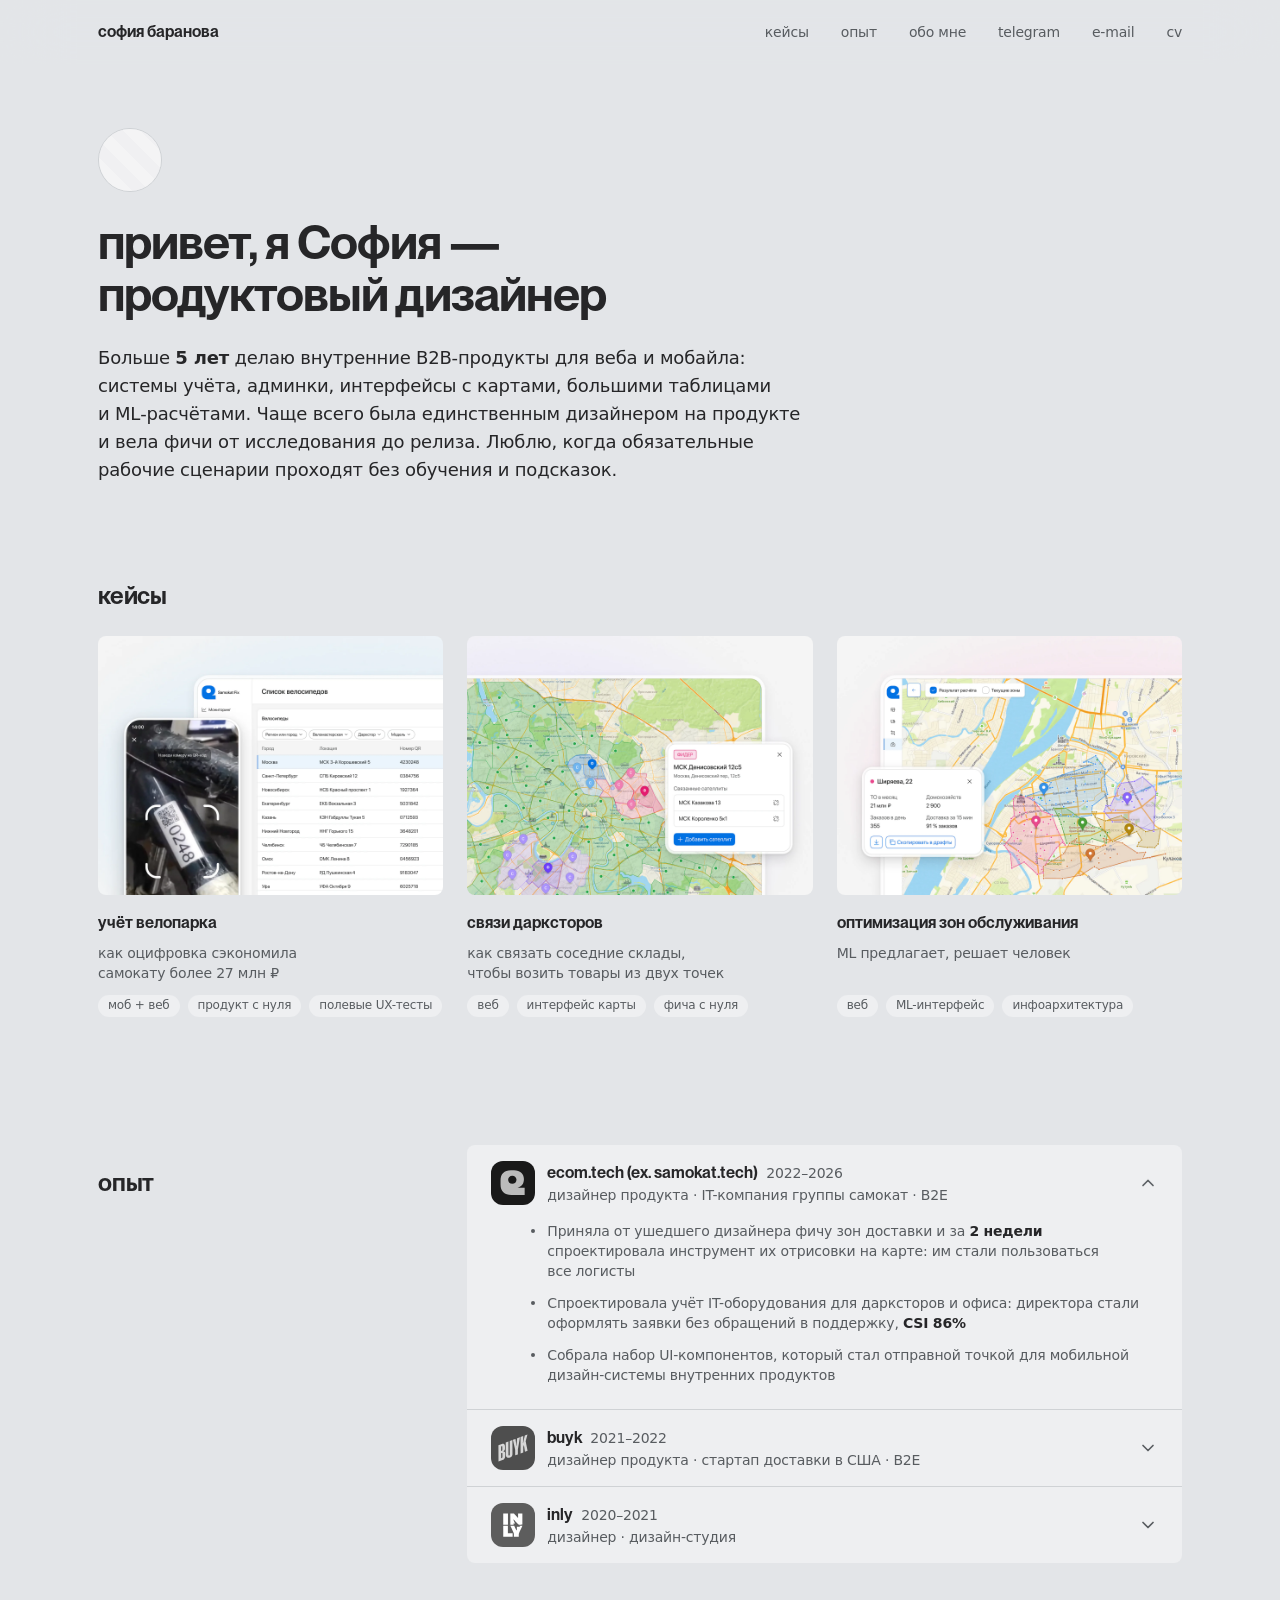
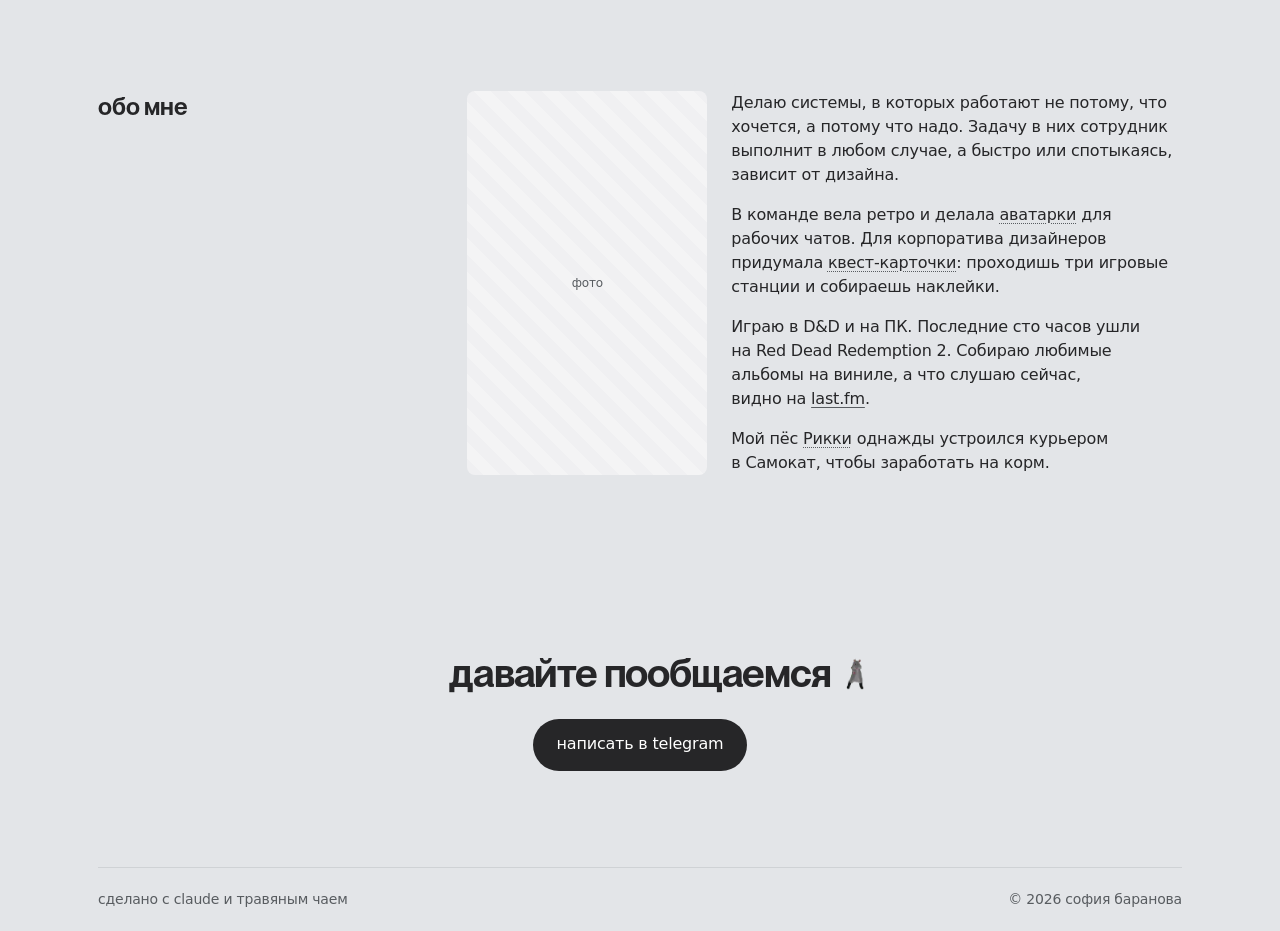
==== index.html @ bcfc745b "Первая версия сайта" ====
<!DOCTYPE html>
<html lang="ru">
<head>
  <meta charset="UTF-8">
  <meta name="viewport" content="width=device-width, initial-scale=1">
  <title>София Баранова — продуктовый дизайнер</title>
  <meta name="description" content="Продуктовый дизайнер внутренних B2B/B2E-инструментов: логистика, управление парком, инфраструктура доставки.">

  <!-- превью ссылки в мессенджерах и соцсетях (Телеграм, ВК, HH): картинка 1200×630 лежит в images/og/ -->
  <meta property="og:type" content="website">
  <meta property="og:site_name" content="София Баранова">
  <meta property="og:locale" content="ru_RU">
  <meta property="og:url" content="https://sofia-baranova.github.io/">
  <meta property="og:title" content="София Баранова — продуктовый дизайнер">
  <meta property="og:description" content="Продуктовый дизайнер внутренних B2B/B2E-инструментов: логистика, управление парком, инфраструктура доставки.">
  <meta property="og:image" content="https://sofia-baranova.github.io/images/og/og-main.jpg">
  <meta property="og:image:width" content="1200">
  <meta property="og:image:height" content="630">
  <meta name="twitter:card" content="summary_large_image">
  <link rel="stylesheet" href="styles.css">

  <link rel="icon" href="favicon-32.png" type="image/png" sizes="32x32">
  <link rel="icon" href="favicon.svg" type="image/svg+xml">
  <link rel="apple-touch-icon" href="apple-touch-icon.png">
</head>
<body>

  <header class="header">
    <div class="header__inner">
      <a class="brand" href="#top">София Баранова</a>
      <button class="nav-toggle" type="button" aria-label="Меню" aria-expanded="false">
        <svg class="nav-toggle__icon-open" width="22" height="22" viewBox="0 0 24 24" fill="none" stroke="currentColor" stroke-width="2" stroke-linecap="round"><line x1="3" y1="7" x2="21" y2="7"></line><line x1="3" y1="17" x2="21" y2="17"></line></svg>
        <svg class="nav-toggle__icon-close" width="22" height="22" viewBox="0 0 24 24" fill="none" stroke="currentColor" stroke-width="2" stroke-linecap="round"><line x1="18" y1="6" x2="6" y2="18"></line><line x1="6" y1="6" x2="18" y2="18"></line></svg>
      </button>
      <nav class="nav">
        <a href="#cases">кейсы</a>
        <a href="#experience">опыт</a>
        <a href="#about">обо мне</a>
        <a href="https://t.me/thecurehead" target="_blank" rel="noopener">telegram</a>
        <a href="#" class="js-copy-email" data-email="sofiabaranova97@gmail.com">e-mail</a>
        <a href="https://drive.google.com/file/d/1ztFR7P-ESMwh4hIgdmYGF1b9-vSlQf4D/view?usp=sharing" target="_blank" rel="noopener">cv</a>
      </nav>
    </div>
  </header>

  <nav class="nav-mobile">
    <a href="#cases">кейсы</a>
    <a href="#experience">опыт</a>
    <a href="#about">обо мне</a>
    <a href="https://t.me/thecurehead" target="_blank" rel="noopener">telegram</a>
    <a href="#" class="js-copy-email" data-email="sofiabaranova97@gmail.com">e-mail</a>
    <a href="https://drive.google.com/file/d/1ztFR7P-ESMwh4hIgdmYGF1b9-vSlQf4D/view?usp=sharing" target="_blank" rel="noopener">cv</a>
  </nav>

  <main class="page" id="top">

    <!-- ГЕРОЙ -->
    <section class="hero hero--compact">
      <div class="hero__avatar">
        <!-- Заменить на <img src="images/photo-avatar.webp" alt="София Баранова"> -->
        <div class="ph"></div>
      </div>
      <h1 class="hero__title">Привет, я&nbsp;<span class="keep-case">София</span>&nbsp;—<br>продуктовый дизайнер</h1>
      <p class="hero__lead">
        Больше <strong>5&nbsp;лет</strong> делаю внутренние B2B&#8209;продукты для веба и&nbsp;мобайла: системы учёта, админки, интерфейсы с&nbsp;картами, большими таблицами и&nbsp;ML&#8209;расчётами. Чаще всего была единственным дизайнером на&nbsp;продукте и&nbsp;вела фичи от&nbsp;исследования до&nbsp;релиза. Люблю, когда обязательные рабочие сценарии проходят без обучения и&nbsp;подсказок.
      </p>
    </section>

    <!-- КЕЙСЫ -->
    <section class="cases" id="cases">
      <div class="cases__head"><h2>Кейсы</h2></div>
      <div class="cases__grid">

        <a class="case-card" href="case-velosipedy.html">
          <div class="case-card__cover"><img src="images/cover-velo-card.webp" alt="Список велосипедов в вебе и сканер QR-кода в мобильном приложении" width="1600" height="1200" loading="lazy"></div>
          <div class="case-card__title">Учёт велопарка</div>
          <div class="case-card__desc">Как оцифровка сэкономила Самокату более 27&nbsp;млн&nbsp;₽</div>
          <div class="tags"><span class="tag">моб + веб</span><span class="tag">продукт с&nbsp;нуля</span><span class="tag">полевые <span class="keep-case">UX</span>-тесты</span></div>
        </a>

        <a class="case-card" href="case-svyazi.html">
          <div class="case-card__cover"><img src="images/cover-svyazi-card.webp" alt="Карта связей дарксторов с карточкой фидера" width="1600" height="1200" loading="lazy"></div>
          <div class="case-card__title">Связи дарксторов</div>
          <div class="case-card__desc">Как связать соседние склады, чтобы возить товары из&nbsp;двух точек</div>
          <div class="tags"><span class="tag">веб</span><span class="tag">интерфейс карты</span><span class="tag">фича с&nbsp;нуля</span></div>
        </a>

        <a class="case-card" href="case-zony.html">
          <div class="case-card__cover"><img src="images/cover-zony-card.webp" alt="Результат расчёта зон на карте с карточкой зоны" width="1600" height="1200" loading="lazy"></div>
          <div class="case-card__title">Оптимизация зон обслуживания</div>
          <div class="case-card__desc"><span class="keep-case">ML</span> предлагает, решает человек</div>
          <div class="tags"><span class="tag">веб</span><span class="tag"><span class="keep-case">ML</span>-интерфейс</span><span class="tag">инфоархитектура</span></div>
        </a>

      </div>
    </section>

    <!-- ОПЫТ: заголовок в 1-й колонке сетки кейсов, список во 2-й и 3-й. Компактный список, достижения по клику; первая компания раскрыта -->
    <section class="experience" id="experience">
      <h2>Опыт</h2>
      <div class="exp-items">
        <details class="exp-row" open>
          <summary class="exp-item__head">
          <div class="exp-card__logo"><img src="images/logo-ecom.svg" alt="" width="44" height="44"></div>
          <div class="exp-item__copy">
            <div class="exp-item__title"><span class="exp-card__company">Ecom.tech (ex. Samokat.tech)</span><span class="exp-item__dates">2022–2026</span></div>
            <div class="exp-card__role">дизайнер продукта · <span class="keep-case">IT</span>-компания группы Самокат · <span class="keep-case">B2E</span></div>
          </div>
            <svg class="exp-row__chev" width="20" height="20" viewBox="0 0 24 24" fill="none" stroke="currentColor" stroke-width="2" stroke-linecap="round" stroke-linejoin="round" aria-hidden="true"><polyline points="6 9 12 15 18 9"></polyline></svg>
          </summary>
          <ul class="bullets exp-item__bullets">
            <li><span>Приняла от&nbsp;ушедшего дизайнера фичу зон доставки и&nbsp;за&nbsp;<b>2&nbsp;недели</b> спроектировала инструмент их&nbsp;отрисовки на&nbsp;карте: им&nbsp;стали пользоваться все логисты</span></li>
            <li><span>Спроектировала учёт IT-оборудования для дарксторов и&nbsp;офиса: директора стали оформлять заявки без обращений в&nbsp;поддержку, <b>CSI&nbsp;86%</b></span></li>
            <li><span>Собрала набор UI-компонентов, который стал отправной точкой для мобильной дизайн-системы внутренних продуктов</span></li>
          </ul>
        </details>
        <details class="exp-row">
          <summary class="exp-item__head">
          <div class="exp-card__logo"><img src="images/logo-buyk.svg" alt="" width="44" height="44"></div>
          <div class="exp-item__copy">
            <div class="exp-item__title"><span class="exp-card__company">BUYK</span><span class="exp-item__dates">2021–2022</span></div>
            <div class="exp-card__role">дизайнер продукта · стартап доставки в <span class="keep-case">США</span> · <span class="keep-case">B2E</span></div>
          </div>
            <svg class="exp-row__chev" width="20" height="20" viewBox="0 0 24 24" fill="none" stroke="currentColor" stroke-width="2" stroke-linecap="round" stroke-linejoin="round" aria-hidden="true"><polyline points="6 9 12 15 18 9"></polyline></svg>
          </summary>
          <ul class="bullets exp-item__bullets">
            <li><span>Спроектировала приложение курьера за&nbsp;3&nbsp;итерации: от&nbsp;концепции до&nbsp;прода</span></li>
            <li><span>Спроектировала бэк-офис для сети <b>35+&nbsp;дарксторов</b> в&nbsp;Нью-Йорке и&nbsp;Чикаго: цены, налоговые коды, хранение товаров, пересчёты</span></li>
            <li><span>Вместе с&nbsp;более опытным дизайнером собрала основу UI-кита внутренних продуктов</span></li>
          </ul>
        </details>
        <details class="exp-row">
          <summary class="exp-item__head">
          <div class="exp-card__logo"><img src="images/logo-inly.svg" alt="" width="44" height="44"></div>
          <div class="exp-item__copy">
            <div class="exp-item__title"><span class="exp-card__company">INLY</span><span class="exp-item__dates">2020–2021</span></div>
            <div class="exp-card__role">дизайнер · дизайн-студия</div>
          </div>
            <svg class="exp-row__chev" width="20" height="20" viewBox="0 0 24 24" fill="none" stroke="currentColor" stroke-width="2" stroke-linecap="round" stroke-linejoin="round" aria-hidden="true"><polyline points="6 9 12 15 18 9"></polyline></svg>
          </summary>
          <ul class="bullets exp-item__bullets">
            <li><span>Провела <b>9&nbsp;глубинных интервью</b> в&nbsp;исследовании для PepsiCo по&nbsp;заказу Accenture и&nbsp;презентовала на&nbsp;английском свою часть результатов</span></li>
          </ul>
        </details>
      </div>
    </section>

    <!-- ОБО МНЕ: заголовок в 1-й колонке, как у «Опыта»; фото и текст во 2-й и 3-й -->
    <section class="about" id="about">
      <h2>Обо мне</h2>
      <div class="about__body">
        <div class="about__photo">
          <!-- Заменить на <img src="images/photo.webp" alt="София Баранова"> -->
          <div class="ph">фото</div>
        </div>
        <div class="about__text">
          <p>Делаю системы, в&nbsp;которых работают не&nbsp;потому, что хочется, а&nbsp;потому что надо. Задачу в&nbsp;них сотрудник выполнит в&nbsp;любом случае, а&nbsp;быстро или спотыкаясь, зависит от&nbsp;дизайна.</p>
          <p>В&nbsp;команде вела ретро и&nbsp;делала <span class="hover-word" tabindex="0" data-pop="images/avatar-01.webp|images/avatar-02.webp|images/avatar-03.webp|images/avatar-04.webp|images/avatar-05.webp|images/avatar-06.webp|images/avatar-07.webp" data-pop-w="160">аватарки</span> для рабочих чатов. Для корпоратива дизайнеров придумала <span class="hover-word" tabindex="0" data-pop="images/quest-card-1.webp|images/quest-card-2.webp|images/quest-sticker-1.webp@120|images/quest-sticker-2.webp@120|images/quest-sticker-3.webp@120|images/quest-card-3.webp|images/quest-card-4.webp" data-pop-w="280">квест-карточки</span>: проходишь три игровые станции и&nbsp;собираешь наклейки.</p>
          <p>Играю в&nbsp;D&amp;D и&nbsp;на&nbsp;ПК. Последние сто часов ушли на&nbsp;Red Dead Redemption&nbsp;2. Собираю любимые альбомы на&nbsp;виниле, а&nbsp;что слушаю сейчас, видно на&nbsp;<a class="about__link" href="https://www.last.fm/user/damnedamnedamn" target="_blank" rel="noopener">last.fm</a>.</p>
          <p>Мой пёс <span class="hover-word" tabindex="0" data-pop="images/rikki.webp">Рикки</span> однажды устроился курьером в&nbsp;Самокат, чтобы заработать на&nbsp;корм.</p>
        </div>
      </div>
    </section>

    <!-- КОНТАКТ / ФУТЕР -->
    <section class="contact" id="contact">
      <div class="contact__title"><span class="contact__line">Давайте пообщаемся<span class="contact__sticker"><img alt="" data-sticker></span></span></div>
      <div class="contact__actions">
        <a class="btn" href="https://t.me/thecurehead" target="_blank" rel="noopener">Написать в&nbsp;Telegram</a>
      </div>
    </section>

    <footer class="footer">
      <span>Сделано с&nbsp;Claude и&nbsp;травяным чаем</span>
      <span>©&nbsp;2026 София Баранова</span>
    </footer>

  </main>

  <script src="script.js"></script>
</body>
</html>
---- styles.css ----
/* =========================================================
   Портфолио — общие стили. Десктоп-first.
   Белый фон, чёрный текст, серый вторичный. Lowercase-дисплей.
   ========================================================= */

/* ---------- Шрифт заголовков: PP Neue Montreal ---------- */
@font-face {
  font-family: "PP Neue Montreal";
  src: url("fonts/PPNeueMontreal-Regular.woff2") format("woff2");
  font-weight: 100 550; font-style: normal; font-display: swap;
}
@font-face {
  font-family: "PP Neue Montreal";
  src: url("fonts/PPNeueMontreal-Semibold.woff2") format("woff2");
  font-weight: 551 900; font-style: normal; font-display: swap;
}

:root {
  /* цвета — тема «холодная бумага» (20.10). Записаны по ролям: чтобы сменить тему, достаточно поменять значения здесь */
  --bg:          #e3e5e8; /* фон страницы — холодный светло-серый */
  --ink:         #262628; /* заголовки, жирный текст, тёмная кнопка — графит */
  --text:        #353536; /* текст абзацев */
  --ink-2:       #585c60; /* серые подписи и мета — один серый на весь сайт */
  --ink-3:       #585c60; /* бывший второй серый, теперь совпадает с первым */
  --surface:     #eeeff1; /* карточки и плашки — светлее фона; светлая кнопка */
  --surface-2:   #f3f4f5;
  --stage:       #d3d7db; /* подложка под раскадровки, иллюстрации, наброски и баннер «спасибо» */
  --border:      #cfd2d5;
  --accent:      #262628;

  /* основной текст — системный шрифт (SF Pro на Mac/iPhone, Segoe UI на Windows, Roboto на Android) */
  --font: -apple-system, BlinkMacSystemFont, system-ui, "Segoe UI", "Helvetica Neue", Arial, "Noto Sans", sans-serif;
  /* заголовки — PP Neue Montreal (бесплатная версия для личного портфолио, файлы в fonts/) */
  --font-display: "PP Neue Montreal", var(--font);

  --fs-hero: 3rem;
  --fs-h1:   1.75rem;
  --fs-h2:   1.5rem;
  --fs-h3:   1rem;
  --fs-body: 1rem;
  --fs-sm:   0.875rem;
  --fs-meta: 0.75rem;

  --lh-body: 1.55;
  --lh-tight: 1.12;

  --maxw: 1148px; /* колонка контента кейса 780: 240 + 64 + 780 + поля 2×32 */
  --radius: 8px;     /* карточки, плашки, обложки (было 16 — 21.10 сделали строже) */
  --radius-sm: 6px;  /* мелкие элементы: мини-обложки, ячейки, лента — меньше большого, чтобы маленькое не было круглее крупного */
  --radius-logo: 12px; /* логотипы компаний 44–48 px — исключение: пропорция иконки приложения, отдельный предмет, а не плашка */
  --header-h: 64px;

  /* «стекло» шапки: белый 55% и сильный блюр — под шапкой видны мягкие пятна контента, меню читается (вариант C из сравнения 19.10) */
  --glass-bg: rgba(227,229,232,0.55); /* фон страницы на 55% */
  --glass-blur: saturate(160%) blur(32px);

  --s1: 4px;  --s2: 8px;  --s3: 12px; --s4: 16px;
  --s5: 24px; --s6: 32px; --s7: 48px; --s8: 64px; --s9: 96px;
}

*, *::before, *::after { box-sizing: border-box; }
html { -webkit-text-size-adjust: 100%; scroll-behavior: smooth; }
body {
  margin: 0;
  font-family: var(--font);
  font-size: var(--fs-body);
  line-height: 24px;
  color: var(--ink);
  background: var(--bg);
  -webkit-font-smoothing: antialiased;
  text-rendering: optimizeLegibility;
  letter-spacing: -0.2px;
  font-synthesis: none;
}

/* заголовки — PP Neue Montreal */
.brand, .hero__title, .cases__head h2, .case-card__title, .experience > h2,
.exp-card__company, .contact__title, .case-hero__company, .case-hero__title,
.cblock__title, .cblock__content .subhead, .cblock__content h3,
.metric__num, .numbered-card__title, .user-group__title, .pager-link__t {
  font-family: var(--font-display);
}
/* выравнивание строк: браузер сам выбирает, где перенести строку (буквы и пробелы не меняются).
   Заголовки — строки примерно равной длины; абзацы — без одного слова в последней строке. Старые браузеры просто игнорируют */
.hero__title, .cases__head h2, .case-card__title, .case-card__desc, .experience > h2,
.contact__title, .case-hero__title, .cblock__content h3, .cblock__content .subhead,
.numbered-card__title, .user-group__title, .metric__label, .pager-link__t,
.figure figcaption, .wide-scroll__caption, .artifact__caption, .artifact-board-caption, .photo-stack__caption { text-wrap: balance; }
p, li, td, .hero__lead, .case-hero__lead, .numbered-card__desc, .metric__note,
.speech-bubble__text, .card-quote__text, .pullquote__text, .split__text, .attribution, .user-group__task { text-wrap: pretty; }
img { max-width: 100%; display: block; }
a { color: inherit; text-decoration: none; }
h1, h2, h3, h4, p, ul, figure, blockquote { margin: 0; }
ul { padding: 0; list-style: none; }
button { font: inherit; }

@media (prefers-reduced-motion: reduce) {
  html { scroll-behavior: auto; }
  * { animation: none !important; transition: none !important; }
}

/* lowercase-дисплей (тело абзацев остаётся в обычном регистре) */
.brand, .nav a, .hero__title, .cases__head h2, .case-card__title,
.case-card__desc, .case-hero__title, .case-hero__meta, .case-hero__company,
.cblock__title, .split__label, .metric__label, .metric__note,
.experience > h2, .exp-card__company, .exp-card__role, .tag,
.cta__title, .contact__title, .btn, .pager-link__k, .pager-link__t,
.figure figcaption {
  text-transform: lowercase;
}
/* исключение из lowercase-дисплея: аббревиатуры (ML) остаются заглавными */
.keep-case { text-transform: none; }

/* --------------------------- шапка --------------------------- */
.header {
  position: fixed; top: 0; left: 0; right: 0;
  height: var(--header-h); z-index: 100;
  display: flex; align-items: center;
  /* без нижней линии: край шапки и так читается по размытому контенту под ней */
}
/* стекло шапки — отдельный слой. Когда на телефоне открыто меню, этот же слой плавно вытягивается вниз под пункты:
   стекло одно, поэтому нет ни шва между шапкой и меню, ни мигания при открытии */
.header::before {
  content: ""; position: absolute; top: 0; left: 0; right: 0; z-index: -1;
  height: var(--header-h);
  background: var(--glass-bg);
  -webkit-backdrop-filter: var(--glass-blur);
  backdrop-filter: var(--glass-blur);
  border-bottom: 1px solid transparent;
  transition: height .2s ease, border-color .2s ease;
}
.header__inner {
  width: 100%; max-width: var(--maxw); margin: 0 auto;
  padding: 0 var(--s6);
  display: flex; align-items: center; justify-content: space-between;
}
.brand { font-weight: 600; font-size: 1rem; line-height: 24px; letter-spacing: 0; }
.nav { display: flex; align-items: center; gap: var(--s6); }
.nav a, .nav-mobile a { font-size: var(--fs-sm); line-height: 20px; color: var(--ink-2); cursor: pointer; transition: color .15s ease; }
.nav a:hover, .nav-mobile a:hover { color: var(--ink); }
.nav-toggle { display: none; }
.nav-mobile { display: none; }

/* основной контейнер */
.page {
  max-width: var(--maxw); margin: 0 auto;
  padding: calc(var(--header-h) + var(--s8)) var(--s6) var(--s9);
}
[id] { scroll-margin-top: calc(var(--header-h) + var(--s5)); }

/* ======================= ГЛАВНАЯ ======================= */
.hero {
  display: grid; grid-template-columns: 1.2fr 0.8fr;
  gap: var(--s8); align-items: center;
  min-height: calc(100vh - var(--header-h) - var(--s9) - 120px);
}
.hero__title { /* самый крупный текст страницы: 48, финальное «давайте пообщаемся» меньше (40) */
  font-size: 3rem; line-height: 52px; letter-spacing: -0.02em;
  font-weight: 600; margin-bottom: var(--s5);
}
.hero__lead { font-size: 1.125rem; line-height: 28px; color: var(--ink); max-width: 46ch; } /* основной текст — чёрный; серый только для вторичного */
.hero__lead strong { color: var(--ink); font-weight: 600; }
.hero__photo {
  aspect-ratio: 4 / 5; border-radius: var(--radius);
  background: var(--surface); overflow: hidden;
}
.hero__photo img { width: 100%; height: 100%; object-fit: cover; }

/* кейсы */
.cases { margin-top: calc(var(--s9) + var(--s7)); padding-top: var(--s7); }
.cases__head {
  display: flex; align-items: baseline; justify-content: space-between;
  margin-bottom: var(--s5);
}
.cases__head h2 { font-size: var(--fs-h2); font-weight: 600; letter-spacing: -0.01em; line-height: 32px; }
.cases__grid { display: grid; grid-template-columns: repeat(3, 1fr); gap: var(--s5); }
.case-card { display: flex; flex-direction: column; } /* карточки в ряду одной высоты */
.case-card .tags { margin-top: auto; } /* теги прижаты к низу: описание в 1 или 2 строки не сбивает их по высоте */
.case-card__cover {
  aspect-ratio: 4 / 3; border-radius: var(--radius);
  background: var(--surface); overflow: hidden;
  margin-bottom: var(--s4); transition: transform .2s ease;
}
.case-card__cover img { width: 100%; height: 100%; object-fit: cover; }
.case-card:hover .case-card__cover { transform: translateY(-4px); }
.case-card__title { font-size: var(--fs-h3); font-weight: 600; letter-spacing: 0; line-height: 24px; margin-bottom: var(--s2); }
.case-card__desc { font-size: var(--fs-sm); line-height: 20px; color: var(--ink-2); margin-bottom: var(--s3); }
.tags { display: flex; flex-wrap: wrap; gap: var(--s2); }
.tag { font-size: var(--fs-meta); line-height: 16px; color: var(--ink-2); background: var(--surface); border-radius: 999px; padding: 2px 10px 4px; } /* сверху на 2 px меньше: строчные иначе проседают (как у чипсов) */

.ph {
  width: 100%; height: 100%;
  display: flex; align-items: center; justify-content: center;
  color: var(--ink-3); font-size: var(--fs-meta); line-height: 16px;
  background: repeating-linear-gradient(45deg, #f0f0f2 0 12px, #f4f4f5 12px 24px);
}

/* ======================= ОПЫТ ======================= */
/* по сетке карточек кейсов: заголовок в 1-й колонке (закреплён при скролле), список во 2-й и 3-й.
   Компактный список в плашке цвета карточек: сразу видно компанию, годы и роль, достижения раскрываются по клику (21.10).
   Первая компания раскрыта заранее — подсказывает, что остальные тоже открываются */
.experience {
  margin-top: calc(var(--s9) + var(--s6));
  display: grid; grid-template-columns: repeat(3, minmax(0, 1fr)); column-gap: var(--s5); align-items: start;
}
.experience > h2 {
  font-size: var(--fs-h2); font-weight: 600; letter-spacing: -0.01em; line-height: 32px;
  position: sticky; top: calc(var(--header-h) + var(--s6));
  margin-top: 22px; /* 16 поле строки + 6: строка 32 встаёт по центру первого логотипа (44) */
}
.exp-items {
  grid-column: 2 / span 2;
  background: var(--surface); border-radius: var(--radius); overflow: hidden; /* плашка #eeeff1 — как карточки в кейсах */
  interpolate-size: allow-keywords; /* нужно для плавного раскрытия */
}
.exp-row + .exp-row { border-top: 1px solid var(--border); } /* компании разделены тонкой линией */
.exp-row > summary { list-style: none; cursor: pointer; padding: var(--s4) var(--s5); }
.exp-row > summary::-webkit-details-marker { display: none; }
.exp-row > summary:focus-visible { outline: 2px solid var(--ink); outline-offset: -2px; }
.exp-row__chev { margin-left: auto; flex: none; align-self: center; color: var(--ink-2); transition: transform .25s ease, color .15s ease; }
.exp-row > summary:hover .exp-row__chev { color: var(--ink); } /* при наведении темнеет только стрелка, без подсветки строки */
.exp-row[open] .exp-row__chev { transform: rotate(180deg); }
/* плавное раскрытие там, где браузер это умеет; в остальных — просто открывается */
.exp-row::details-content { height: 0; overflow: clip; transition: height .25s ease, content-visibility .25s allow-discrete; }
.exp-row[open]::details-content { height: auto; }

.exp-item__head { display: flex; align-items: center; gap: var(--s3); }
.exp-item__copy { min-width: 0; }
.exp-card__logo { flex: none; width: 44px; height: 44px; border-radius: var(--radius-logo); background: var(--surface); overflow: hidden; }
.exp-card__logo img { width: 100%; height: 100%; object-fit: cover; filter: grayscale(1); transition: filter .2s ease; } /* логотипы чёрно-белые: цветные квадраты перетягивали внимание с обложек кейсов */
.exp-row:hover .exp-card__logo img { filter: none; } /* цвет возвращается при наведении на компанию */
/* годы сразу за названием компании — читаются вместе с ним */
.exp-item__title { display: flex; align-items: baseline; flex-wrap: wrap; column-gap: var(--s2); }
.exp-card__company { font-size: var(--fs-h3); font-weight: 600; letter-spacing: 0; line-height: 24px; } /* 16 — как название кейса в карточке: опыт тише кейсов */
.exp-item__dates { font-size: var(--fs-sm); line-height: 20px; color: var(--ink-3); white-space: nowrap; }
.exp-card__role { font-size: var(--fs-sm); line-height: 20px; color: var(--ink-2); }
/* достижения (двойной класс — чтобы перебить общий стиль списков из кейсов ниже по файлу): 14 — как описание кейса, ключевые цифры чёрным жирным.
   Точки висят слева от текста: текст на одной линии с названием компании, правый край точки = правый край логотипа */
.bullets.exp-item__bullets { margin: 0; gap: var(--s3); padding: 0 var(--s5) var(--s5) calc(var(--s5) + 56px); }
.bullets.exp-item__bullets li { margin-left: -16px; gap: var(--s3); font-size: var(--fs-sm); line-height: 20px; color: var(--ink-2); }
.bullets.exp-item__bullets li::before { width: 4px; height: 4px; background: var(--ink-3); margin-top: 8px; } /* точка 4 по центру строки 20 */
.bullets.exp-item__bullets li b { color: var(--ink); font-weight: 600; }

/* ======================= КОНТАКТ / ФУТЕР ======================= */
.contact {
  text-align: center; margin-top: calc(var(--s9) + var(--s6));
  padding: var(--s7) 0 var(--s9); /* снизу 96 — воздух до подвала */
}
.contact__title { font-size: 2.5rem; font-weight: 600; letter-spacing: -0.03em; line-height: 44px; margin-bottom: var(--s5); } /* меньше заголовка первого экрана (48); до кнопки 24 */
/* гифка-пасхалка: высота по строке заголовка, ширина — по пропорциям конкретной гифки (они разные), ничего не обрезается */
.contact__sticker { display: inline-flex; align-items: flex-end; height: 0.85em; vertical-align: -0.08em; margin-left: 0.12em; } /* увеличенная гифка растёт вверх от линии текста, высота строки не меняется */
.contact__sticker img { height: calc(100% * var(--sticker-k, 1)); width: auto; } /* --sticker-k — коэффициент увеличения для мелких персонажей, задаётся в script.js */
.contact__sticker img.is-scaled { transform: translateY(0.1em); } /* увеличенные (Соник, Человек-паук, ковбой) опущены: 0.1em = 5 px при заголовке 48 px, на телефоне пропорционально меньше */
/* «давайте пообщаемся» на главной: текст всегда строго по центру над кнопкой, гифка висит справа и не сдвигает его (гифки разной ширины) */
.contact__line { position: relative; }
.contact__line .contact__sticker { position: absolute; left: 100%; bottom: 0.17em; height: auto; width: max-content; margin-left: var(--s3); } /* 12 px от последней буквы; 0.17em снизу — гифка стоит на той же высоте, что раньше в строке */
.contact__line .contact__sticker img { height: calc(0.85em * var(--sticker-k, 1)); flex: none; } /* вне строки высота задаётся напрямую, иначе браузер схлопывает ширину гифки в ноль */
.contact__actions { display: flex; justify-content: center; }

.btn {
  display: inline-flex; align-items: center; gap: var(--s2);
  background: var(--ink); color: #fff; border: none; border-radius: 999px;
  padding: 13px 24px 15px; font-size: var(--fs-body); font-weight: 500; /* сверху на 2 меньше: строчные буквы шрифт рисует ниже середины строки; 13/15 — оптическая поправка на глаз (нечётные осознанно), высота та же 52 */
  cursor: pointer; transition: opacity .15s ease;
}
.btn:hover { opacity: 0.85; }

/* баннер «спасибо, что дочитали» в конце кейса, перед переходами к другим кейсам. Серый, как остальные плашки; акцентный цвет — после работы над палитрой */
/* баннер шириной с текст кейса: та же сетка, что у разделов (240 + 64 + колонка текста), левая ячейка пустая */
.case-banner-row { display: grid; grid-template-columns: 240px minmax(0, 1fr); gap: var(--s8); } /* от последнего абзаца «Результата» 48 — нижний отступ самого раздела */
.case-banner { background: var(--stage); border-radius: var(--radius); padding: var(--s6); }
.case-banner__title { font-family: var(--font-display); font-size: 2rem; font-weight: 600; line-height: 40px; letter-spacing: -0.02em; text-transform: lowercase; margin-bottom: var(--s3); text-wrap: balance; } /* как заголовок кейса в шапке */
.case-banner__text { font-size: var(--fs-body); line-height: 24px; color: var(--text); max-width: 600px; margin-bottom: var(--s5); text-wrap: pretty; } /* как текст кейса */
.case-banner__actions { display: flex; flex-wrap: wrap; gap: var(--s3); }
.case-banner .contact__sticker { height: 1.15em; transform: translateY(0.125em); margin-left: var(--s3); } /* 12 px от последней буквы, как на главной */
.nowrap { white-space: nowrap; } /* последнее слово и гифка не разрываются переносом строки */ /* заголовок баннера мельче, чем «давайте пообщаемся», поэтому гифка относительно крупнее: ~37 px вместо 27; опущена на 0.125em (4 px), чтобы стояла на линии текста, а не над ней */
.case-banner .contact__sticker img.is-tall { transform: translateY(-2px); } /* инопланетянин, крыса, ковбой, роблокс, человек-паук, сквидвард — на 2 px выше */
.case-banner .contact__sticker img.is-tall.is-scaled { transform: translateY(calc(0.1em - 2px)); } /* ковбой и человек-паук: увеличены и опущены на 0.1em, плюс те же 2 px вверх */
.btn--ghost { background: var(--surface); color: var(--ink); } /* вторичная кнопка — цвет карточек, белая выделялась сильнее основной */

/* ======================= КЕЙС ======================= */
.case { max-width: var(--maxw); }

/* шапка кейса: слева лого+компания+мета, справа заголовок+лид+обложка */
.case-hero {
  display: grid; grid-template-columns: 240px minmax(0, 1fr);
  gap: var(--s8); align-items: start; margin-bottom: var(--s7);
}
.case-hero__logo { width: 48px; height: 48px; border-radius: var(--radius-logo); background: #fff; border: 1px solid var(--border); overflow: hidden; margin-bottom: var(--s4); }
.case-hero__logo img { width: 100%; height: 100%; object-fit: cover; }
.case-hero__company { font-size: var(--fs-h3); font-weight: 600; letter-spacing: 0; line-height: 24px; }
.case-hero__meta { font-size: var(--fs-meta); color: var(--ink-2); margin-top: var(--s2); line-height: 16px; }
.case-hero__title { font-size: 2rem; font-weight: 600; line-height: 40px; letter-spacing: -0.02em; margin-top: -0.06em; margin-bottom: var(--s4); }
.case-hero__lead { font-size: var(--fs-body); color: var(--text); }
.case-hero__cover { margin-top: var(--s6); aspect-ratio: 16 / 9; border-radius: var(--radius); background: var(--surface); overflow: hidden; }
.case-hero__cover img { width: 100%; height: 100%; object-fit: cover; }

/* блок кейса: слева залипающий заголовок, справа контент */
.cblock {
  display: grid; grid-template-columns: 240px minmax(0, 1fr);
  gap: var(--s8); align-items: start;
  padding: var(--s7) 0;
}
.cblock__title {
  position: sticky; top: calc(var(--header-h) + var(--s6));
  display: flex; flex-direction: column;
  font-size: var(--fs-h2); font-weight: 600; letter-spacing: -0.01em;
  line-height: 32px;
}
.cblock__title-text { color: var(--ink); }

/* при наведении на заголовок раздела вокруг него по порядку появляются остальные разделы кейса — те, что раньше, сверху, те, что позже, снизу; --jn (кол-во ссылок, задаётся в html) даёт анимации именно ту высоту, что нужна — раньше был запас "с запасом" в 160px, из-за которого короткие списки открывались почти мгновенно, а не плавно */
.section-jump {
  --jn: 0;
  display: flex; flex-direction: column;
  max-height: 0; overflow: hidden;
  opacity: 0;
  transition: max-height .25s ease-out, opacity .2s ease-out, margin .25s ease-out;
}
.cblock__title:hover .section-jump { max-height: calc(var(--jn) * 22px); opacity: 1; }
.cblock__title:hover .section-jump--before:has(a) { margin-bottom: var(--s2); }
.cblock__title:hover .section-jump--after:has(a) { margin-top: var(--s2); }

.section-jump a {
  font-family: var(--font);
  font-size: var(--fs-sm); font-weight: 400; color: var(--ink-3);
  line-height: 22px; cursor: pointer; transition: color .15s ease;
}
.section-jump a:hover { color: var(--ink-2); }
.cblock__content { max-width: none; min-height: 128px; } /* не ниже раскрытого заголовка с 4 разделами (4×22 + 8 + 32): иначе в коротком «Результате» при наведении съезжал вниз футер */
.cblock__content > *:first-child { margin-top: 0; }
.cblock__content > p { margin-bottom: var(--s4); color: var(--text); }
.cblock__content .subhead { font-weight: 600; font-size: 1.125rem; line-height: 24px; letter-spacing: 0; margin: var(--s7) 0 var(--s4); }
.cblock__content .subhead:first-child { margin-top: 0; }
.cblock__content .subhead + .metrics,
.cblock__content .subhead + .numbered-grid { margin-top: 0; }
.cblock__content h3 { font-size: 1.125rem; font-weight: 600; letter-spacing: 0; margin: var(--s7) 0 var(--s4); line-height: 24px; }
.cblock__content h3:first-child { margin-top: 0; }
.ph--real { background: repeating-linear-gradient(45deg, #eef4ee 0 12px, #f4f8f4 12px 24px); }
.ph--draw { background: repeating-linear-gradient(45deg, #f4f0ee 0 12px, #f8f5f4 12px 24px); }
.cblock__content > p:last-child { margin-bottom: 0; }
.cblock__content > *:last-child { margin-bottom: 0; } /* последний элемент блока не добавляет пустоту перед следующим разделом */
.cblock__content .lead { color: var(--ink); font-size: var(--fs-h3); line-height: 24px; }
.cblock__content p + .figure { margin-top: var(--s3); }
.cblock__content .figure:has(+ p) { margin-bottom: 0; }
.cblock__content .figure + p { margin-top: var(--s4); }
.cblock__content .figure + p.lead-gap-lg { margin-top: var(--s7); }
.cblock__content p + .wide-scroll { margin-top: var(--s3); }
.wide-scroll { margin-bottom: var(--s7); }
.wide-scroll:has(+ .wide-scroll__caption) { margin-bottom: 0; }
.wide-scroll__caption {
  margin-top: var(--s2); margin-bottom: var(--s7);
  text-align: center; font-size: var(--fs-meta); line-height: 16px; color: var(--ink-3);
}
.cblock__content p.section-gap { margin-top: var(--s7); }


/* буллеты */
.bullets { display: grid; gap: var(--s3); margin: var(--s5) 0; }
.bullets li { display: flex; gap: var(--s3); font-size: var(--fs-body); color: var(--text); }
.bullets li::before { content: ""; width: 6px; height: 6px; border-radius: 50%; background: var(--ink); margin-top: 0.6em; flex: none; }
.bullets li b { color: var(--ink); font-weight: 600; }

/* сплит проблема/решение */
.split {
  display: grid; grid-template-columns: 1fr 1fr; gap: var(--s6);
  margin: var(--s5) 0; padding: var(--s6) 0;
  border-top: 1px solid var(--border); border-bottom: 1px solid var(--border);
}
.split__col + .split__col { border-left: 1px solid var(--border); padding-left: var(--s6); }
.split__label { font-size: var(--fs-sm); line-height: 20px; color: var(--ink-2); margin-bottom: var(--s3); }
.split__text { font-size: 1rem; line-height: 24px; letter-spacing: -0.01em; font-weight: 500; }

/* метрики */
.metrics { display: grid; grid-template-columns: repeat(3, 1fr); gap: var(--s4); margin: var(--s5) 0; }
.metrics.metrics--2 { grid-template-columns: repeat(2, 1fr); }
.metric { background: var(--surface); border-radius: var(--radius); padding: var(--s5); }
.metric__num { font-size: var(--fs-h2); font-weight: 600; letter-spacing: 0; line-height: 32px; margin-bottom: var(--s1); }
.metric__label { font-size: var(--fs-sm); line-height: 20px; color: var(--ink-2); }
.metric__note { font-size: var(--fs-meta); line-height: 16px; color: var(--ink-3); margin-top: var(--s2); }

/* пометка про атрибуцию */
.attribution {
  font-size: var(--fs-sm); line-height: 20px; color: var(--ink-2);
  background: var(--surface-2); border: 1px solid var(--border);
  border-radius: var(--radius-sm); padding: var(--s4) var(--s5); margin: var(--s5) 0;
}

/* пронумерованные карточки (проблема / что изменилось) */
.numbered-grid {
  display: grid; grid-template-columns: repeat(2, 1fr);
  gap: var(--s4); margin: var(--s5) 0;
}
.numbered-grid:has(+ .artifact-board-frame) { margin-bottom: 0; }
.numbered-grid--tight-bottom { margin-bottom: var(--s4); }
.numbered-card { background: var(--surface); border-radius: var(--radius); padding: var(--s5); }
.numbered-card--wide { grid-column: 1 / -1; }
.numbered-card__num { font-size: var(--fs-sm); line-height: 20px; color: var(--ink-3); margin-bottom: var(--s2); }
.numbered-card__title { font-weight: 600; font-size: var(--fs-h3); line-height: 24px; letter-spacing: 0; margin-bottom: var(--s2); }
.numbered-card__desc { color: var(--ink-2); font-size: var(--fs-sm); line-height: 20px; }


/* цитата внутри широкой карточки — значок кавычки теперь svg, чтобы выглядел одинаково на любой ОС/без установленного шрифта */
.card-quote { position: relative; margin-top: var(--s4); padding-left: 32px; }
.card-quote__mark { position: absolute; left: 0; top: 2px; color: var(--ink-3); opacity: .45; } /* светлее основного серого: кавычка — украшение, не текст */
.card-quote__text { font-size: var(--fs-h3); line-height: 24px; color: var(--ink); }
.card-quote__author { margin-top: var(--s3); font-size: var(--fs-sm); line-height: 20px; color: var(--ink-2); font-style: italic; text-align: right; }

/* россыпь речевых пузырей: список по левому краю, аватарка слева от бабла, хвостик сбоку */
.quote-scatter {
  display: flex; flex-direction: column; gap: var(--s3);
  margin: var(--s6) 0;
}
.speech-bubble { display: flex; align-items: flex-end; gap: var(--s3); align-self: flex-start; }
.speech-bubble-exchange {
  display: flex; flex-direction: column; gap: var(--s3);
}
.speech-bubble-exchange .speech-bubble--reply { align-self: flex-end; }
.speech-bubble__text {
  position: relative; z-index: 1;
  background: var(--surface); border-radius: 18px;
  padding: var(--s3) var(--s4);
  font-size: var(--fs-sm); line-height: 20px; color: var(--ink);
}
.speech-bubble__text::after {
  content: "";
  position: absolute; left: -7px; bottom: 10px;
  width: 0; height: 0;
  border-top: 6px solid transparent;
  border-bottom: 6px solid transparent;
  border-right: 8px solid var(--surface);
}
.speech-bubble--reply .speech-bubble__text::after {
  left: auto; right: -7px;
  border-right: 0;
  border-left: 8px solid var(--surface);
}
.speech-bubble__avatar {
  width: 34px; height: 34px; border-radius: 50%;
  background: var(--surface); border: 1px solid var(--border); /* кружок эмодзи — цвет карточек, не белый (и у пузырей-цитат, и в группах заказчиков/пользователей) */
  display: flex; align-items: center; justify-content: center;
  font-size: 1.0625rem; flex: none;
}

/* цитата с декоративной кавычкой (как у Shuvalov) */
.pullquote {
  position: relative; background: var(--surface); border-radius: var(--radius);
  padding: var(--s6) var(--s6) var(--s6) 56px; margin: var(--s5) 0;
}
.pullquote::before {
  content: "\201C"; position: absolute; left: 20px; top: 4px;
  font-size: 3rem; line-height: 1; font-family: Georgia, "Times New Roman", serif;
  color: var(--ink-3);
}
.pullquote__text { font-size: 1rem; line-height: 24px; letter-spacing: -0.01em; }
.pullquote__author { margin-top: var(--s4); font-size: var(--fs-sm); line-height: 20px; color: var(--ink-2); font-style: italic; text-align: right; }

/* таблица */
.table-wrap { margin: var(--s5) 0; overflow-x: auto; }
table.tbl { width: 100%; border-collapse: collapse; font-size: var(--fs-sm); line-height: 20px; }
table.tbl th, table.tbl td { text-align: left; padding: var(--s3) var(--s4); border-bottom: 1px solid var(--border); }
table.tbl th { color: var(--ink-2); font-weight: 500; }

/* общий ряд: цитаты слева, стопка фото мастерской справа */
.process-scene { display: flex; align-items: flex-start; gap: var(--s7); margin: var(--s6) 0; }
.process-scene .quote-scatter { flex: 1; min-width: 0; margin: 0; }
.process-scene .photo-stack-block { flex: none; margin: var(--s4) var(--s5) 0 0; }

/* стопка фото мастерской: наклонённые карточки, листаются стрелками */
.photo-stack-block { display: flex; flex-direction: column; align-items: center; margin: var(--s7) 0; }
.photo-stack { position: relative; }
.photo-stack__frames { position: relative; width: 220px; aspect-ratio: 3 / 4; }
.photo-stack__shadow {
  position: absolute; inset: 0; z-index: 0;
  border-radius: 2px; background: var(--surface); border: 6px solid var(--surface); /* рамки фото и скринов — цвет карточек, не белый: на сером фоне белое слишком выделялось */
  outline: 1px solid var(--border);
  transform: rotate(var(--tilt, 0deg));
}
.photo-stack__frame {
  position: absolute; inset: 0; z-index: 1;
  border-radius: 2px; overflow: hidden;
  background: var(--surface); border: 6px solid var(--surface);
  outline: 1px solid var(--border);
  opacity: 0; pointer-events: none;
  transition: opacity .25s ease, transform .25s ease;
}
.photo-stack__frame img { width: 100%; height: 100%; object-fit: cover; display: block; }
.photo-stack__frame.is-active { opacity: 1; pointer-events: auto; z-index: 2; }
.photo-stack__frame.is-active.is-hover-zoom { transform: scale(1.5); z-index: 3; }
.photo-stack__nav { display: flex; justify-content: center; gap: var(--s5); margin-top: var(--s4); }
.photo-stack__caption { margin-top: var(--s4); font-size: var(--fs-meta); line-height: 16px; color: var(--ink-3); text-align: center; }
.photo-stack__arrow {
  display: flex; align-items: center; justify-content: center;
  width: 32px; height: 32px; border: none; background: none; border-radius: 50%;
  color: var(--ink-2); cursor: pointer; padding: 0;
  transition: color .15s ease, background .15s ease;
}
.photo-stack__arrow svg { width: 18px; height: 18px; display: block; }
.photo-stack__arrow[data-dir="-1"] svg { margin-right: 2px; }
.photo-stack__arrow[data-dir="1"] svg { transform: scaleX(-1); margin-left: 2px; }
.photo-stack__arrow:hover { color: var(--ink); background: var(--surface); }
.figure { margin: var(--s6) 0; }
.figure--tight-bottom { margin-bottom: var(--s4); }
.figure__box { position: relative; border-radius: var(--radius); background: var(--stage); aspect-ratio: 16 / 9; overflow: hidden; }
.figure__box img { width: 100%; height: 100%; object-fit: cover; }
.figure figcaption { margin-top: var(--s3); font-size: var(--fs-meta); line-height: 16px; color: var(--ink-3); text-align: center; }

/* подложка под PNG-иллюстрацию без фона: фон карточки задаётся тут же в CSS, при смене цвета файл перезаливать не нужно */
.figure__box--illustration {
  display: flex; align-items: center; justify-content: center;
  padding: var(--s3);
  background: var(--stage); /* поменять здесь при смене цвета блоков — картинка не тронется */
  cursor: pointer;
}
.figure__box--illustration img {
  width: auto; height: auto; max-width: 99%; max-height: 99%; object-fit: contain;
}
.figure__box .wide-scroll__expand { opacity: 0; transition: opacity .15s ease; }
.figure__box:hover .wide-scroll__expand { opacity: 1; }

/* пара квадратных иллюстраций в ряд — картинка со своим (непрозрачным) фоном слева, экраны на прозрачном фоне справа */
.figure-pair { display: grid; grid-template-columns: 1fr 1fr; gap: var(--s4); margin: var(--s4) 0; }
.figure-pair .figure { margin: 0; }
.figure__box--square { aspect-ratio: 1 / 1; }

/* доска артефактов «было»: три независимые колонки — без дыр между гориз./верт. фото */
.artifact-board-frame {
  border: 1px solid var(--border); border-radius: var(--radius);
  padding: var(--s5) var(--s6);
  margin: var(--s6) 0 var(--s4);
}
.numbered-grid + .artifact-board-frame { margin-top: var(--s4); }
.artifact-board {
  display: flex; align-items: center; gap: var(--s6);
  padding: var(--s3) 0;
}
.artifact-col { flex: 1; display: flex; flex-direction: column; gap: var(--s6); min-width: 0; }
.artifact-col--center { gap: var(--s5); }
.artifact-board-frame--compact .artifact-board { justify-content: center; }
.artifact-board-frame--compact .artifact-col { flex: 0 1 auto; }
.artifact-board-frame--compact .artifact-col:nth-child(1) { max-width: 150px; }
.artifact-board-frame--compact .artifact-col:nth-child(2) { max-width: 220px; }
.artifact__frame {
  position: relative; z-index: 1;
  border-radius: 2px; overflow: hidden;
  background: var(--surface); border: 6px solid var(--surface);
  outline: 1px solid var(--border);
  transition: transform .25s ease;
  cursor: pointer;
}
.artifact__frame img { width: 100%; height: auto; display: block; }
.artifact--h:hover .artifact__frame { transform: scale(2.2); z-index: 5; }
.artifact--v:hover .artifact__frame { transform: scale(1.4); z-index: 5; }
.artifact__caption {
  margin-top: var(--s2); text-align: center;
  font-size: var(--fs-meta); line-height: 16px; color: var(--ink-3);
}
.artifact-board-caption {
  margin-top: var(--s5); text-align: center;
  font-size: var(--fs-h3); line-height: 24px; color: var(--ink-3);
}

/* построчно: текст слева гибкий, скрин справа фиксированной ширины */
.proof-row { display: flex; align-items: flex-start; gap: var(--s6); margin: var(--s6) 0; }
.proof-row + .proof-row { margin-top: var(--s7); }
.proof-row__text { flex: 1; min-width: 0; }
.proof-row__text p, .proof-row__text h3 { margin: 0 0 var(--s4); }
.proof-row__text > *:last-child { margin-bottom: 0; }
.proof-row__image { flex: none; width: 220px; margin-right: var(--s5); }

/* обрезанный скрин: сверху видна только верхняя часть, клик открывает полный скрин в лайтбоксе */
.proof-row__crop {
  position: relative; height: 216px;
  border-radius: 2px; overflow: hidden;
  background: var(--surface); border: 6px solid var(--surface); outline: 1px solid var(--border);
  cursor: pointer;
}
.proof-row__crop img { width: 100%; height: auto; display: block; }
.proof-row__crop .wide-scroll__expand { opacity: 0; transition: opacity .15s ease; }
.proof-row__crop:hover .wide-scroll__expand { opacity: 1; }

/* группы пользователей: роли + задача, вместо иллюстрации */
.user-groups { display: grid; grid-template-columns: 1fr 1fr; gap: var(--s4); margin-bottom: var(--s6); }
.user-group { background: var(--surface); border-radius: var(--radius); padding: var(--s5) var(--s6); }
.user-group__title { font-weight: 600; font-size: var(--fs-h3); line-height: 24px; letter-spacing: 0; margin-bottom: var(--s5); }
.user-group__roles { display: grid; grid-template-columns: repeat(auto-fill, minmax(76px, 1fr)); gap: var(--s5) var(--s4); margin: 0 0 var(--s5); padding: 0; list-style: none; }
.user-group__roles li { display: flex; flex-direction: column; align-items: center; gap: var(--s2); text-align: center; }
.role-emoji { font-size: 1.75rem; line-height: 1; }
.role-label { font-size: var(--fs-meta); color: var(--ink-2); line-height: 16px; }
.user-group__task { font-size: var(--fs-sm); color: var(--ink-2); line-height: 20px; padding-top: var(--s4); border-top: 1px solid var(--border); }
.user-group__task-label { font-weight: 600; color: var(--ink); }

/* широкая горизонтальная лента: один длинный сценарий, скроллится drag'ом и колёсиком */
.wide-scroll { position: relative; }
.wide-scroll .wide-scroll__expand { opacity: 0; transition: opacity .15s ease; }
.wide-scroll:hover .wide-scroll__expand { opacity: 1; }
.wide-scroll__track {
  display: flex; align-items: center; overflow-x: auto; overflow-y: hidden;
  border-radius: var(--radius); background: var(--stage);
  cursor: grab; scroll-behavior: smooth;
  scrollbar-width: thin; scrollbar-color: var(--ink-3) transparent;
}
.wide-scroll__track.is-dragging { cursor: grabbing; scroll-behavior: auto; user-select: none; }
.wide-scroll__track::-webkit-scrollbar { height: 8px; }
.wide-scroll__track::-webkit-scrollbar-thumb { background: var(--ink-3); border-radius: 999px; }
.wide-scroll__track::-webkit-scrollbar-track { background: transparent; }
.wide-scroll__track img { height: 420px; width: auto; max-width: none; display: block; flex: none; }
.wide-scroll__expand {
  position: absolute; top: var(--s3); right: var(--s3); z-index: 2;
  width: 32px; height: 32px; padding: 8px; border-radius: 999px; border: none;
  background: rgba(17,17,17,0.55); color: #fff; font-size: 15px; line-height: 1;
  display: flex; align-items: center; justify-content: center;
  cursor: pointer; backdrop-filter: blur(4px); transition: background .15s ease;
}
.wide-scroll__expand:hover { background: rgba(17,17,17,0.75); }

/* лайтбокс: полноэкранный просмотр той же ленты */
.lightbox {
  position: fixed; inset: 0; z-index: 200;
  background: rgba(10,10,10,0.94);
  display: none; align-items: center; justify-content: center;
  padding: var(--s7) var(--s6);
}
.lightbox.is-open { display: flex; }
.lightbox__scroll {
  max-width: 100%; height: min(84vh, 880px); overflow-x: auto; overflow-y: hidden;
  display: flex; cursor: grab; border-radius: var(--radius-sm);
  scrollbar-width: thin; scrollbar-color: rgba(255,255,255,0.4) transparent;
}
.lightbox__scroll.is-dragging { cursor: grabbing; user-select: none; }
.lightbox__scroll::-webkit-scrollbar { height: 8px; }
.lightbox__scroll::-webkit-scrollbar-thumb { background: rgba(255,255,255,0.4); border-radius: 999px; }
.lightbox__scroll::-webkit-scrollbar-track { background: transparent; }
.lightbox__scroll img { height: min(84vh, 880px); width: auto; max-width: none; display: block; flex: none; }
#lightbox-repair .lightbox__scroll img { background: var(--stage); }
#lightbox-registration .lightbox__scroll img { background: var(--stage); }
#lightbox-monitoring-bikes .lightbox__scroll img { background: var(--stage); }
#lightbox-monitoring-requests .lightbox__scroll img { background: var(--stage); }
.lightbox__ph { flex: none; width: 4200px; height: min(84vh, 880px); }

/* лайтбокс для одной картинки (не для раскадровок-лент) — вписываем целиком в экран, без обрезки и скролла */
.lightbox--photo .lightbox__scroll {
  max-width: 100%; height: auto; overflow: visible; cursor: default; display: block;
}
.lightbox--photo .lightbox__scroll img {
  height: auto; width: auto; max-width: 100%; max-height: min(84vh, 880px); background: var(--stage);
}
.lightbox__close {
  position: fixed; top: var(--s5); right: var(--s5); z-index: 201;
  width: 44px; height: 44px; border-radius: 999px; border: none;
  background: rgba(255,255,255,0.12); color: #fff; font-size: 22px; line-height: 1;
  display: flex; align-items: center; justify-content: center;
  cursor: pointer; transition: background .15s ease;
}
.lightbox__close:hover { background: rgba(255,255,255,0.22); }


/* предыдущий/следующий */
.case-pager { display: grid; grid-template-columns: 1fr 1fr; gap: var(--s4); margin-top: 56px; border-top: 1px solid var(--border); padding-top: var(--s6); }
/* переход к соседнему кейсу: мини-обложка + название, как кликабельные карточки кейсов на главной (не серая плашка — серые у нас информационные) */
.pager-link { display: flex; align-items: center; gap: var(--s4); }
.pager-link.next { justify-content: flex-end; text-align: right; }
.pager-link__cover { flex: none; width: 128px; aspect-ratio: 4 / 3; border-radius: var(--radius-sm); overflow: hidden; background: var(--surface); transition: transform .2s ease; }
.pager-link__cover img { width: 100%; height: 100%; object-fit: cover; }
.pager-link:hover .pager-link__cover { transform: translateY(-4px); } /* как у карточек на главной */
.pager-link__k { font-size: var(--fs-meta); line-height: 16px; color: var(--ink-3); margin-bottom: var(--s2); }
.pager-link__t { font-size: var(--fs-h3); font-weight: 600; line-height: 24px; letter-spacing: 0; }

/* ======================= адаптив (черновой) ======================= */
@media (max-width: 1024px) {
  .cblock, .case-hero { gap: var(--s6); }
}

@media (max-width: 900px) {
  .page { padding-left: var(--s5); padding-right: var(--s5); }
  .header__inner { padding: 0 var(--s5); }
  .hero { grid-template-columns: 1fr; gap: var(--s6); min-height: auto; }
  .hero__photo { max-width: 320px; }
  .cases__grid { grid-template-columns: 1fr; gap: var(--s6); }
  .experience { grid-template-columns: minmax(0, 1fr); }
  .experience > h2 { position: static; margin: 0 0 var(--s6); }
  .exp-items { grid-column: 1; }
  .cblock, .case-hero { grid-template-columns: minmax(0, 1fr); gap: var(--s4); }
  .cblock__title { position: static; }
  .cblock__content { min-height: 0; } /* на мобильном список разделов скрыт, запас не нужен */
  .section-jump { display: none; }
  .split, .metrics--2 { grid-template-columns: 1fr; }
  .metrics, .numbered-grid, .user-groups { grid-template-columns: repeat(2, 1fr); }
  /* доска артефактов на мобильном — не в один столбец, а в 2 колонки; порядок карточек — 01+03 в одном ряду (оба вертикальных фото), 02+04 и 05+06 ниже (горизонтальные), чтобы в паре не встречались высокое и низкое фото */
  .artifact-board { display: grid; grid-template-columns: 1fr 1fr; align-items: start; gap: var(--s6); }
  .artifact-col { display: contents; }
  .artifact-board .artifact:has([data-lightbox-open="lightbox-artifact-01"]) { order: 1; }
  .artifact-board .artifact:has([data-lightbox-open="lightbox-artifact-03"]) { order: 2; }
  .artifact-board .artifact:has([data-lightbox-open="lightbox-artifact-02"]) { order: 3; }
  .artifact-board .artifact:has([data-lightbox-open="lightbox-artifact-04"]) { order: 4; }
  .artifact-board .artifact:has([data-lightbox-open="lightbox-artifact-05"]) { order: 5; }
  .artifact-board .artifact:has([data-lightbox-open="lightbox-artifact-06"]) { order: 6; }
  .process-scene { flex-direction: column; align-items: center; }
  .process-scene .photo-stack-block { margin: var(--s6) 0 0; }
  .split__col + .split__col { border-left: none; padding-left: 0; border-top: 1px solid var(--border); padding-top: var(--s5); }
  .contact__title { font-size: var(--fs-h1); line-height: 36px; } /* 28: заголовок с гифкой справа помещается в ширину телефона, страница не ездит вбок */
  .hero__title { font-size: 2.75rem; line-height: 48px; } /* на телефоне как раньше: 48 в узкую колонку не влезает красиво */
  .case-banner__title { font-size: var(--fs-h1); line-height: 36px; } /* как заголовок кейса на узком экране */
  .case-hero__title { font-size: var(--fs-h1); line-height: 36px; }

  /* переписки и другие пары «текст + скрин» — картинка под текстом, крупнее, по центру; та же ширина у стопки фото мастерской, раз она тоже переносится вниз */
  .proof-row { flex-direction: column; }
  .proof-row__image { width: 300px; margin: 0 auto; }
  .photo-stack__frames { width: 300px; }

  /* раскадровки в «Решении» — та же рамка 16:9, что у иллюстрации с мастером; то, что не влезает, доступно скроллом внутри рамки */
  .wide-scroll__track { height: calc((100vw - var(--s5) * 2) * 0.5625); aspect-ratio: auto; }
  .wide-scroll__track img { height: 100%; width: auto; max-width: none; }

  /* ниже 900px зум по ховеру выключаем — на сжатом десктопном окне он не к месту, а на телефоне и так не сработает */
  .artifact--h:hover .artifact__frame,
  .artifact--v:hover .artifact__frame,
  .photo-stack__frame.is-active.is-hover-zoom { transform: none; }
}

@media (max-width: 600px) {
  /* на тач-экране ховера нет, поэтому «разделы» прячем — на телефоне для этого нужен другой интерфейс, пока не сделан */
  .section-nav-trigger { display: none; }

  /* гамбургер-меню в шапке — список ссылок в строке до 600px помещается, ниже уже нет, поэтому прячем его в выпадающую панель */
  .nav-toggle {
    display: flex; align-items: center; justify-content: center;
    width: 36px; height: 36px; margin: -6px; padding: 6px;
    background: none; border: none; color: var(--ink); cursor: pointer;
  }
  .nav-toggle__icon-close { display: none; }
  .nav-toggle[aria-expanded="true"] .nav-toggle__icon-open { display: none; }
  .nav-toggle[aria-expanded="true"] .nav-toggle__icon-close { display: block; }

  .nav { display: none; }

  /* пункты меню без своего фона: под ними вытягивается стекло шапки (высоту меню --menu-h считает script.js) */
  .nav-mobile {
    display: flex;
    position: fixed; top: var(--header-h); left: 0; right: 0; z-index: 101; /* над стеклом шапки, иначе пункты размылись бы */
    flex-direction: column; align-items: flex-start; gap: var(--s4);
    padding: var(--s4) var(--s5); /* 16 сверху и снизу, по бокам 24 — вровень с шапкой */
    opacity: 0; visibility: hidden; transform: translateY(-8px);
    transition: opacity .2s ease, transform .2s ease, visibility 0s linear .2s;
  }
  .nav-mobile.is-open {
    opacity: 1; visibility: visible; transform: translateY(0);
    transition: opacity .2s ease, transform .2s ease;
  }
  .nav-mobile a { width: 100%; font-size: var(--fs-body); }
  .header:has(.nav-toggle[aria-expanded="true"])::before {
    height: calc(var(--header-h) + var(--menu-h, 0px));
    border-bottom-color: var(--border); /* у открытого меню линия снизу остаётся: панель лежит поверх текста */
  }

  .metrics, .numbered-grid, .user-groups { grid-template-columns: 1fr; }
  .figure-pair { grid-template-columns: 1fr; }
  /* переходы между кейсами: в узкой колонке обложка над текстом, как мини-карточка */
  .pager-link { flex-direction: column; align-items: flex-start; gap: var(--s3); }
  .pager-link.next { align-items: flex-end; }
  .pager-link.next .pager-link__cover { order: -1; }
  .pager-link__cover { width: 100%; }
  .case-banner { padding: var(--s5); }
  .case-banner__actions { flex-direction: column; } /* кнопки во всю ширину, одинаковые */
  .case-banner__actions .btn { justify-content: center; }
  .exp-item__head { align-items: flex-start; }
  .exp-row > summary { padding: var(--s4); }
  .bullets.exp-item__bullets { padding: 0 var(--s4) var(--s4) calc(var(--s4) + 16px); } /* на телефоне текст во всю ширину, точки у края плашки */
}

/* табы «Карта / Список» поверх ленты раскадровки: сидят в левом верхнем углу рамки и не уезжают при скролле; зеркально кнопке-лупе справа */
.scenario-tabs {
  position: absolute; top: var(--s3); left: var(--s3); z-index: 2;
  display: flex; gap: 2px; padding: 2px; height: 32px; /* та же высота, что у кнопки-лупы справа — стоят на одной линии */
  background: var(--surface); border-radius: 999px; /* цвет карточек: с цветом линий табы выглядели темновато на сером фоне */
  box-shadow: 0 2px 8px rgba(17,17,17,0.12); /* отделяет табы от светлой обводки экранов под ними */
}
.scenario-tabs__tab {
  border: none; background: none; cursor: pointer;
  height: 28px; padding: 0 10px; border-radius: 999px; /* 10 + 2 от подложки = 12 до текста, в сетке 4 */
  font-size: var(--fs-sm); line-height: 20px; color: var(--ink-2);
  transition: color .15s ease, background .15s ease, box-shadow .15s ease;
}
.scenario-tabs__tab:hover { color: var(--ink); }
.scenario-tabs__tab.is-active {
  background: #fff; color: var(--ink);
  box-shadow: 0 1px 3px rgba(17,17,17,0.12);
}

/* в ленте с табами видна только активная раскадровка */
.wide-scroll__track[data-tab-panel]:not(.is-active) { display: none; }

#lightbox-lofi .lightbox__scroll img { background: var(--stage); }
#lightbox-map-table .lightbox__scroll img { background: var(--stage); }
#lightbox-linking-map .lightbox__scroll img { background: var(--stage); }
#lightbox-linking-list .lightbox__scroll img { background: var(--stage); }
#lightbox-unlinking .lightbox__scroll img { background: var(--stage); }

/* карусель из нескольких картинок в одной рамке: видна одна, листается стрелками под рамкой (стрелки и подпись — те же, что у стопки фото мастерской) */
.figure-carousel { margin: var(--s6) 0 var(--s7); }
.figure-carousel .figure { margin-top: 0; }
.figure-carousel__slide:not(.is-active) { display: none; }

/* стрелки карусели в лайтбоксе: по бокам экрана, в стиле крестика закрытия */
.lightbox__nav {
  position: fixed; top: 50%; z-index: 201; transform: translateY(-50%);
  width: 44px; height: 44px; border-radius: 999px; border: none; padding: 0;
  background: rgba(255,255,255,0.12); color: #fff;
  display: flex; align-items: center; justify-content: center;
  cursor: pointer; transition: background .15s ease;
}
.lightbox__nav:hover { background: rgba(255,255,255,0.22); }
.lightbox__nav svg { width: 20px; height: 20px; display: block; }
.lightbox__nav--prev { left: var(--s5); }
.lightbox__nav--next { right: var(--s5); }
.lightbox__nav--prev svg { margin-right: 2px; } /* оптическая центровка шеврона, как у стрелок стопки фото */
.lightbox__nav--next svg { transform: scaleX(-1); margin-left: 2px; }
.lightbox:has(.lightbox__nav) { padding-left: 88px; padding-right: 88px; } /* место под стрелки, чтобы они не наезжали на картинку */

/* ======================= компоненты кейса «Связи дарксторов» ======================= */

/* карточки по три в ряд (существующая numbered-card) */
.numbered-grid--3 { grid-template-columns: repeat(3, minmax(0, 1fr)); }

/* карточки с цифрами и таблица под ними: тот же зазор 16 px, что между карточками, читаются одним блоком */
.metrics:has(+ .figure) { margin-bottom: var(--s4); }
.metrics + .figure { margin-top: var(--s4); }

/* кропы с набросков: по клику открывается вся доска, нужная метка подсвечена */
.sketch-crops { display: grid; grid-template-columns: repeat(3, minmax(0, 1fr)); gap: var(--s4); margin: var(--s3) 0 var(--s6); }
.sketch-crop { position: relative; aspect-ratio: 3 / 2; border-radius: var(--radius); overflow: hidden; background: var(--stage); cursor: pointer; }
.sketch-crop img { width: 100%; height: 100%; object-fit: cover; }
.sketch-mark {
  position: absolute; transform: translate(-50%, -50%);
  width: var(--s5); height: var(--s5); border-radius: 999px;
  background: rgba(17,17,17,0.55); color: #fff;
  display: flex; align-items: center; justify-content: center;
  font-size: var(--fs-meta); line-height: 16px; font-weight: 600; pointer-events: none;
  transition: opacity .15s ease;
}
.lightbox .sketch-mark { opacity: .4; }
.lightbox .sketch-mark.is-target { opacity: 1; }
/* доска набросков в лайтбоксе: курсор-лупа, клик увеличивает в 2 раза */
#lightbox-lofi .lightbox__scroll { cursor: zoom-in; }
#lightbox-lofi.is-zoomed .lightbox__scroll { cursor: zoom-out; overflow: auto; }
#lightbox-lofi .lightbox__scroll.is-dragging { cursor: grabbing; }
#lightbox-lofi.is-zoomed .lightbox__scroll img { height: calc(min(84vh, 880px) * 2); }
#lightbox-lofi .strip { align-self: flex-start; }

/* подпись под конкретным кадром ленты: позиция в процентах от ширины ленты, едет вместе со скроллом */
.strip { position: relative; flex: none; }
.strip-cap { position: absolute; transform: translateX(-50%); width: 13%; text-align: center; font-size: var(--fs-meta); line-height: 16px; color: var(--ink-2); }
.lightbox .strip-cap { font-size: var(--fs-sm); line-height: 20px; }

/* таблица в рамке */
.figure .table-wrap { margin: 0; }
.table-frame { border: 1px solid var(--border); border-radius: var(--radius); padding: var(--s1) var(--s2); }
.table-frame .tbl tr:last-child td { border-bottom: none; }

/* таблица находок: «что заметили / что сделала», бейдж над решением */
.tbl--findings td { width: 50%; vertical-align: top; }
.tbl--findings td:first-child { padding-top: calc(var(--s3) + var(--s5)); } /* текст на одной линии с текстом под бейджем */
.chip { display: inline-block; margin-bottom: var(--s1); padding: 2px var(--s2) 4px; border-radius: 999px; font-size: var(--fs-meta); line-height: 14px; } /* высота та же 20; строчные буквы шрифт рисует ниже середины строки, поэтому сверху отступ на 2 px меньше, чем снизу — текст встаёт по центру */
.chip--done { background: #bfe6ca; color: #17703a; }
.chip--keep { background: var(--surface); color: var(--ink-2); }

/* матрица гипотез (тепловая карта); зелёный и красный — единственные смысловые цвета */
.heatmap { background: var(--surface); border-radius: var(--radius); padding: var(--s4) var(--s5) var(--s5); }
.heatmap table { width: 100%; border-collapse: separate; border-spacing: 0 var(--s1); font-size: var(--fs-meta); line-height: 16px; }
.heatmap th { font-weight: 400; color: var(--ink-3); padding: 0 var(--s2) var(--s1); text-align: center; }
.heatmap th:first-child { text-align: left; padding-left: var(--s3); }
.heatmap td { padding: var(--s1) var(--s2); vertical-align: middle; }
.heatmap td.heatmap__l { padding-left: var(--s3); padding-right: var(--s4); color: var(--text); border-radius: var(--radius-sm) 0 0 var(--radius-sm); }
.heatmap td.heatmap__c { text-align: center; }
.heatmap td.heatmap__s { text-align: right; padding-right: var(--s3); color: var(--ink-3); border-radius: 0 var(--radius-sm) var(--radius-sm) 0; white-space: nowrap; }
.heatmap tr.heatmap__group td { padding: var(--s3) var(--s2) 0 var(--s3); color: var(--ink-3); }
.heatmap tbody tr.heatmap__group:first-child td { padding-top: 0; }
.heatmap tr.is-hl td { background: #fff; }
.heatmap tr.is-hl td.heatmap__l { color: var(--ink); font-weight: 600; }
.heatmap tr.is-hl td.heatmap__s { color: #a82a14; font-weight: 600; }
.heatmap__dot { display: inline-flex; width: 20px; height: 20px; border-radius: 999px; align-items: center; justify-content: center; font-size: var(--fs-meta); line-height: 16px; font-weight: 600; }
.heatmap__dot--ok { background: #bfe6ca; color: #17703a; }
.heatmap__dot--no { background: #f6c6bc; color: #a82a14; }
.name-short { display: none; }

@media (max-width: 900px) {
  .wide-scroll__track .strip { height: 100%; }
  .wide-scroll__track .strip-cap { display: none; } /* в узкой ленте подписи не помещаются, они видны в лайтбоксе */
}
@media (max-width: 600px) {
  .numbered-grid--3, .sketch-crops { grid-template-columns: minmax(0, 1fr); }
  .tbl--findings thead { display: none; }
  .tbl--findings tr { display: grid; grid-template-columns: minmax(0, 1fr); border-bottom: 1px solid var(--border); padding: var(--s2) 0; }
  table.tbl--findings td, table.tbl--findings td:first-child { width: auto; border-bottom: none; padding: var(--s1) 0; }
  .tbl--findings tr:last-child { border-bottom: none; }
  .heatmap { padding: var(--s3) var(--s2) var(--s4); }
  .heatmap td, .heatmap th { padding-left: var(--s1); padding-right: var(--s1); }
  .heatmap td.heatmap__l, .heatmap th:first-child { padding-left: var(--s2); }
  .heatmap td.heatmap__s, .heatmap th:last-child { display: none; }
  .heatmap tr.is-hl td.heatmap__c:last-of-type { border-radius: 0 var(--radius-sm) var(--radius-sm) 0; }
  .name-full { display: none; }
  .name-short { display: inline; }
}


/* ======================= «Учёт велопарка»: правки после аудита (перенесены из превью) ======================= */
/* 1. Одна колонка уже с 1024 px (было с 900): на 901–1024 колонка заголовков 240 px сжимала контент до ~600 px */
@media (max-width: 1024px) {
  .cblock, .case-hero { grid-template-columns: minmax(0, 1fr); gap: var(--s4); }
  .cblock__title { position: static; }
  .cblock__content { min-height: 0; }
  .section-jump { display: none; }
  .case-banner-row { grid-template-columns: minmax(0, 1fr); }
  .case-banner-row > div:first-child { display: none; }
}

/* 2. Роли списком: эмодзи в кружке, как аватарки у цитат в «Процессе». Нет «сиротских» рядов ни на какой ширине; задача прижата к низу, обе карточки выровнены */
.user-group { display: flex; flex-direction: column; }
.user-group__roles--list { grid-template-columns: minmax(0, 1fr); gap: var(--s3); }
.user-group__roles--list li { flex-direction: row; text-align: left; gap: var(--s3); }
.user-group__roles--list .role-label { font-size: var(--fs-sm); line-height: 20px; }
.user-group__task { margin-top: auto; }
/* отступы от заголовка до списка и от списка до разделителя: 16 вместо 24 */
.user-group:has(.user-group__roles--list) .user-group__title { margin-bottom: var(--s4); }
.user-group__roles--list { margin-bottom: var(--s4); }

/* 3. Главная метрика плиткой 2×2: 1 большая + 2 справа + 3 снизу, сетка заполнена без дыр */
.metric--lead { grid-column: span 2; grid-row: span 2; display: flex; flex-direction: column; }
/* 40 px вместо 48. Трекинг по той же шкале, что уже есть на сайте: 32 и 44 px → −0.02em, 48 px → −0.03em */
.metric--lead .metric__num { font-size: 2.5rem; line-height: 44px; letter-spacing: -0.02em; }
.metric--lead .metric__note { margin-top: auto; }
@media (max-width: 900px) {
  .metric--lead { grid-row: auto; }
  .metrics--bento .metric:last-child { grid-column: span 2; }
}
@media (max-width: 600px) {
  .metric--lead, .metrics--bento .metric:last-child { grid-column: auto; }
  .metric--lead .metric__num { font-size: var(--fs-h1); line-height: 36px; }
}

/* 4. Зум по ховеру с задержкой 150 мс: не срабатывает, когда курсор просто проезжает мимо при скролле */
.artifact--h:hover .artifact__frame,
.artifact--v:hover .artifact__frame,
.photo-stack__frame.is-active.is-hover-zoom { transition-delay: .15s; }

/* 5. Стопка фото открывается в лайтбокс по клику */
.photo-stack__frame.is-active { cursor: pointer; }

/* 7. Заголовок над рядом «текст + картинка»: картинка встаёт вровень с первой строкой текста, а не с заголовком */
.cblock__content h3 + .proof-row { margin-top: 0; }

/* 8. Эмодзи картинкой внутри строки (😅 в пузыре) */
.emoji-inline { display: inline-block; width: 1.15em; height: 1.15em; vertical-align: -0.2em; }

/* 6. Доска артефактов на телефоне: рамка остаётся (она и делает доску доской), поля 16 px вместо 24/32 */
@media (max-width: 600px) {
  .artifact-board-frame { padding: var(--s4); }
}

/* ======================= ГЛАВНАЯ: первый экран, «обо мне», подвал, картинки за курсором (перенесено из превью 19.10) ======================= */
/* герой без большого фото: аватарка, заголовок, лид в одну колонку; кейсы сразу под ним */
.hero--compact { display: block; min-height: 0; }
.hero__avatar { width: 64px; height: 64px; border-radius: 50%; overflow: hidden; border: 1px solid var(--border); margin-bottom: var(--s5); }
.hero__avatar img { width: 100%; height: 100%; object-fit: cover; }
.hero--compact .hero__lead { max-width: calc((100% - 2 * var(--s5)) / 3 * 2 + var(--s5)); } /* ширина колонок 1–2 сетки кейсов: правый край лида совпадает с краем второй карточки */
.hero--compact + .cases { margin-top: var(--s9); padding-top: 0; }

/* обо мне — по сетке «Опыта» */
.about { margin-top: calc(var(--s9) + var(--s6)); display: grid; grid-template-columns: repeat(3, minmax(0, 1fr)); column-gap: var(--s5); align-items: start; }
.about > h2 { font-family: var(--font-display); font-size: var(--fs-h2); font-weight: 600; letter-spacing: -0.01em; line-height: 32px; text-transform: lowercase; }
.about__body { grid-column: 2 / span 2; display: grid; grid-template-columns: 240px minmax(0, 1fr); gap: var(--s5); align-items: stretch; }
.about__photo { border-radius: var(--radius); background: var(--surface); overflow: hidden; } /* высота = высоте текста рядом: фото и текст всегда кончаются на одной линии, фото кадрируется под рамку */
.about__photo img { width: 100%; height: 100%; object-fit: cover; }
.about__text { display: flex; flex-direction: column; gap: var(--s4); }

/* подвал: тонкая линия, как между компаниями в опыте; мелкий серый текст. Ссылки не дублируем — они в закреплённой шапке */
.footer {
  display: flex; justify-content: space-between; align-items: center; flex-wrap: wrap; gap: var(--s2) var(--s5);
  height: 64px; border-top: 1px solid var(--border); /* подвал фиксированной высоты — им страница и заканчивается, ниже скролла нет */
  font-size: var(--fs-sm); line-height: 20px; color: var(--ink-3); text-transform: lowercase; /* строчными, как имя в шапке */
}
.page:has(> .footer) { padding-bottom: 0; }
@media (max-width: 600px) { .footer { height: auto; padding: var(--s4) 0; } } /* на телефоне две строки */


/* ссылка last.fm и слова с картинкой: подчёркивание; у слов с картинкой пунктир — это не ссылка, а подсказка */
.about__link, .hover-word { text-decoration: underline; text-decoration-thickness: 1px; text-underline-offset: 3px; text-decoration-color: var(--ink-3); transition: text-decoration-color .15s ease; }
.about__link:hover, .hover-word:hover { text-decoration-color: var(--ink); }
.hover-word { text-decoration-style: dotted; cursor: default; outline: none; white-space: nowrap; } /* слово не переносится: картинки листаются по его длине */
.hover-word:focus-visible { border-radius: 4px; box-shadow: 0 0 0 2px var(--ink); }
@media (hover: none) { .hover-word { cursor: pointer; } }

/* карточка с картинкой: едет за курсором (на телефоне — появляется под словом по тапу) */
/* сама карточка прозрачная, тень и скругление у картинки: круглые аватарки и наклейки висят без рамки, прямоугольные — со скруглением 16 */
.cursor-pop {
  position: fixed; left: 0; top: 0; z-index: 200;
  pointer-events: none; opacity: 0;
  transition: opacity .2s ease; /* простое растворение, без сдвига и масштаба */
}
.cursor-pop.is-visible { opacity: 1; }
.cursor-pop > * {
  display: block; width: auto; height: auto;
  max-width: var(--item-w, var(--pop-w, 240px)); max-height: var(--item-w, var(--pop-w, 240px)); /* длинная сторона — не больше размера карточки */
  border-radius: var(--radius);
  filter: drop-shadow(0 8px 24px rgba(0,0,0,.12)) drop-shadow(0 2px 4px rgba(0,0,0,.06)); /* тень повторяет форму: у круглых — круглая */
}
.cursor-pop > [hidden] { display: none; }

@media (max-width: 900px) {
  .about { grid-template-columns: minmax(0, 1fr); }
  .about > h2 { margin: 0 0 var(--s6); }
  .about__body { grid-column: 1; grid-template-columns: minmax(0, 1fr); }
  .about__photo { width: 100%; max-width: 480px; aspect-ratio: 1; } /* на телефоне — квадрат во всю ширину (на планшете не больше 480) */
  .hero--compact .hero__lead { max-width: 60ch; } /* на десктопе лид шириной в две карточки кейсов; на узком экране это давало колонку в 2/3 ширины — теперь во всю ширину (на планшете не длиннее ~60 знаков) */
}
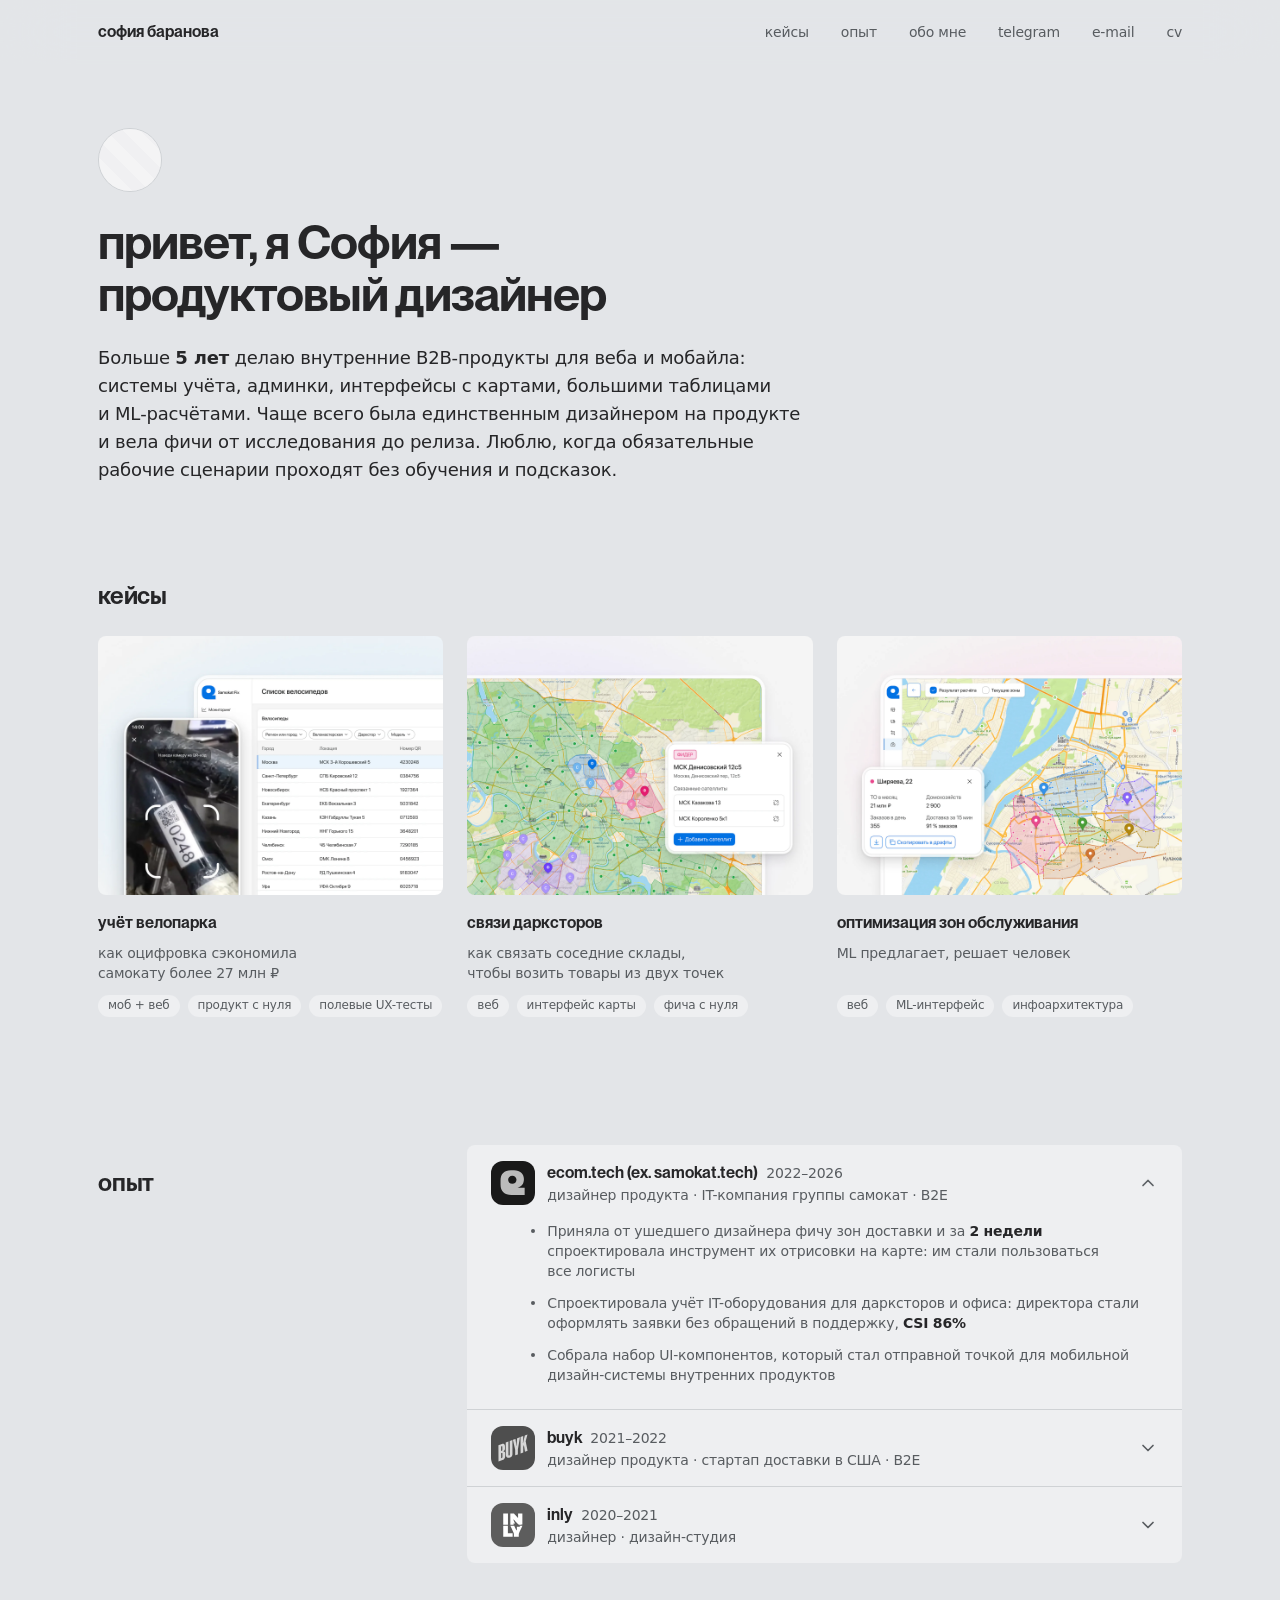
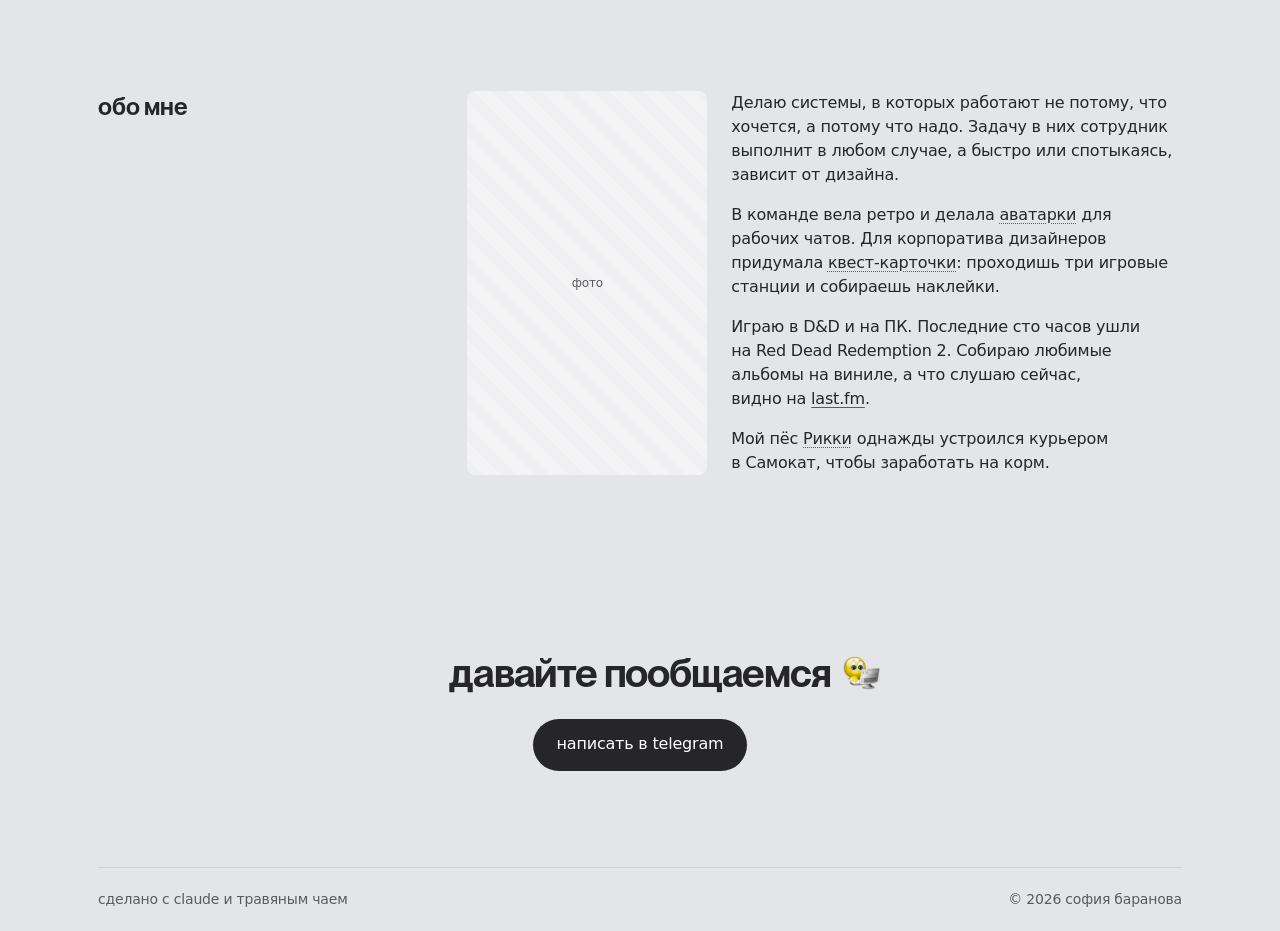
==== commit 69797906: "Стекло шапки выше, превью без повтора имени" ====
--- a/index.html
+++ b/index.html
@@ -8,10 +8,9 @@
 
   <!-- превью ссылки в мессенджерах и соцсетях (Телеграм, ВК, HH): картинка 1200×630 лежит в images/og/ -->
   <meta property="og:type" content="website">
-  <meta property="og:site_name" content="София Баранова">
   <meta property="og:locale" content="ru_RU">
   <meta property="og:url" content="https://sofia-baranova.github.io/">
-  <meta property="og:title" content="София Баранова — продуктовый дизайнер">
+  <meta property="og:title" content="София Баранова">
   <meta property="og:description" content="Продуктовый дизайнер внутренних B2B/B2E-инструментов: логистика, управление парком, инфраструктура доставки.">
   <meta property="og:image" content="https://sofia-baranova.github.io/images/og/og-main.jpg">
   <meta property="og:image:width" content="1200">
--- a/styles.css
+++ b/styles.css
@@ -113,6 +113,7 @@
 
 /* --------------------------- шапка --------------------------- */
 .header {
+  --glass-ext: 120px;
   position: fixed; top: 0; left: 0; right: 0;
   height: var(--header-h); z-index: 100;
   display: flex; align-items: center;
@@ -121,8 +122,11 @@
 /* стекло шапки — отдельный слой. Когда на телефоне открыто меню, этот же слой плавно вытягивается вниз под пункты:
    стекло одно, поэтому нет ни шва между шапкой и меню, ни мигания при открытии */
 .header::before {
-  content: ""; position: absolute; top: 0; left: 0; right: 0; z-index: -1;
-  height: var(--header-h);
+  content: ""; position: absolute; left: 0; right: 0; z-index: -1;
+  /* стекло продлено вверх за край экрана: во встроенном браузере Телеграма над шапкой есть полоса под его кнопками,
+     и без этого в ней виден текст страницы. Высота самой шапки не меняется */
+  top: calc(-1 * var(--glass-ext));
+  height: calc(var(--header-h) + var(--glass-ext));
   background: var(--glass-bg);
   -webkit-backdrop-filter: var(--glass-blur);
   backdrop-filter: var(--glass-blur);
@@ -749,7 +753,7 @@
   }
   .nav-mobile a { width: 100%; font-size: var(--fs-body); }
   .header:has(.nav-toggle[aria-expanded="true"])::before {
-    height: calc(var(--header-h) + var(--menu-h, 0px));
+    height: calc(var(--header-h) + var(--glass-ext) + var(--menu-h, 0px));
     border-bottom-color: var(--border); /* у открытого меню линия снизу остаётся: панель лежит поверх текста */
   }
 
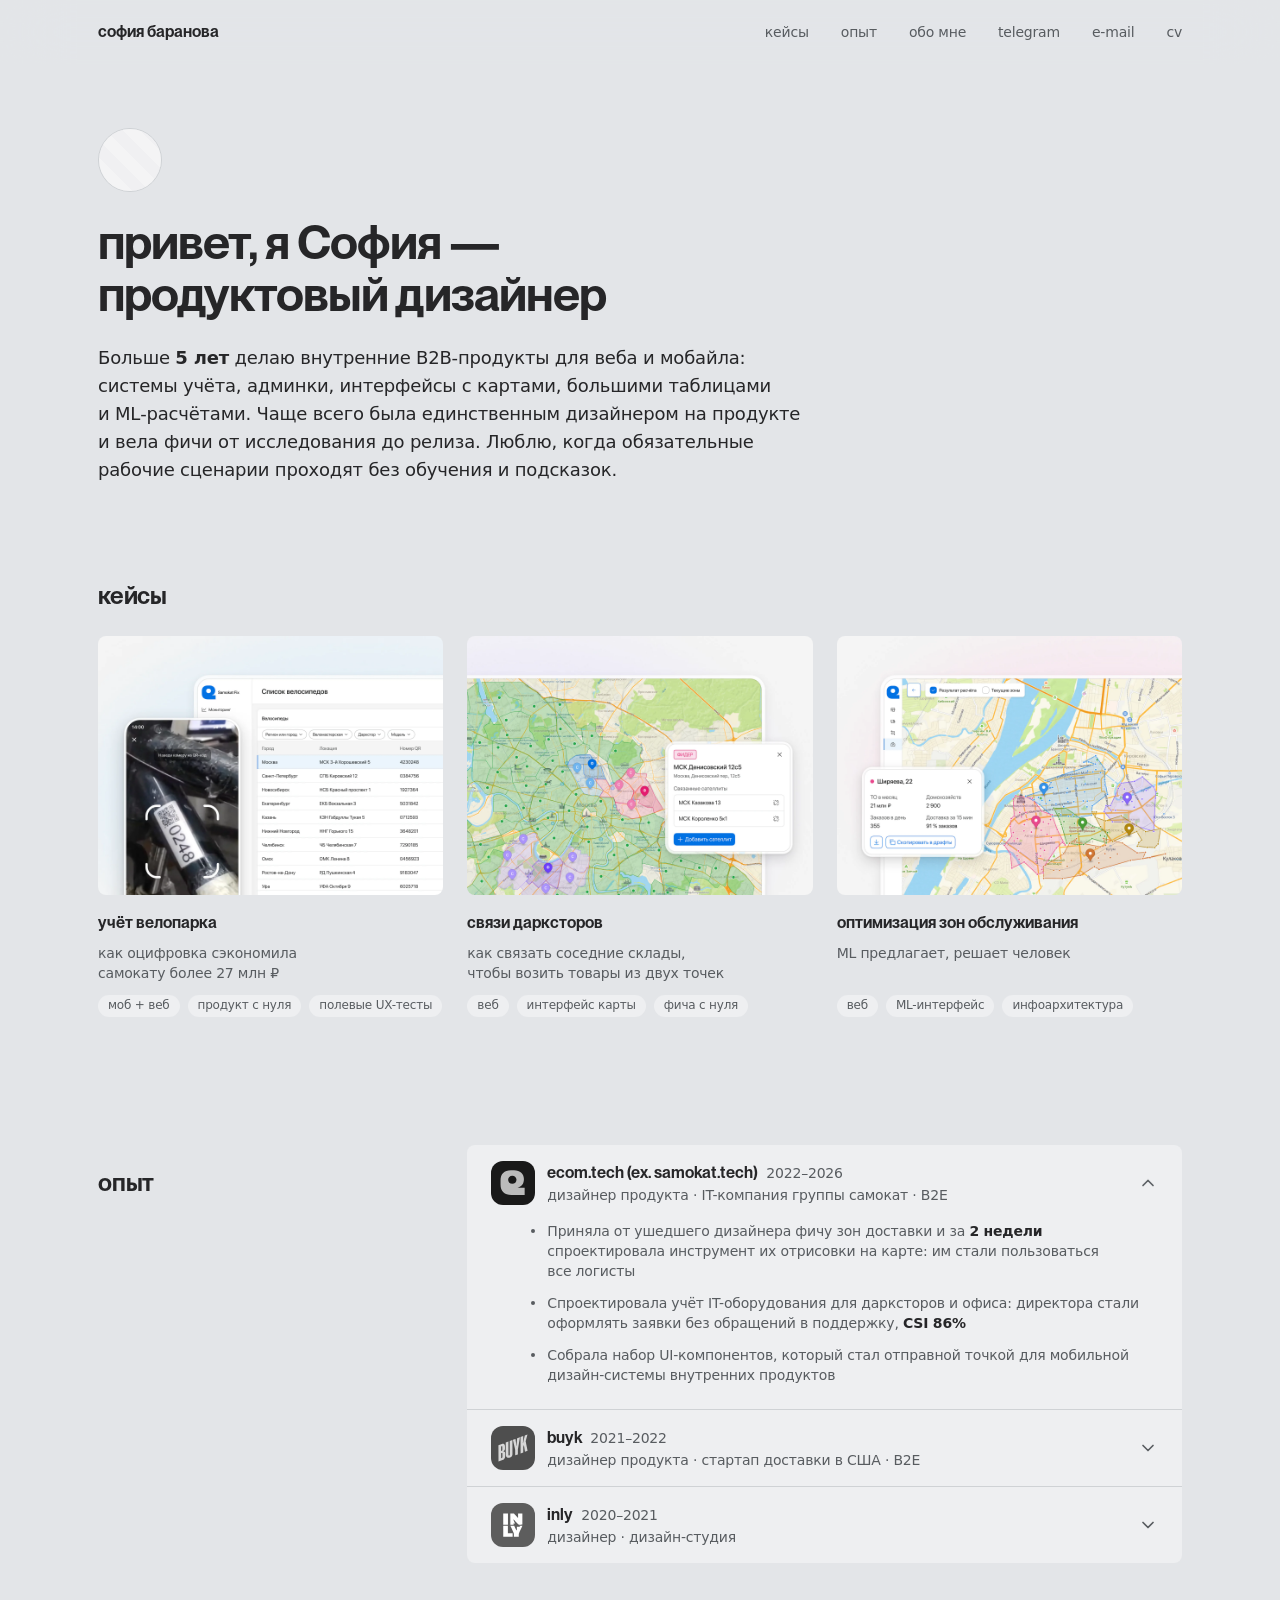
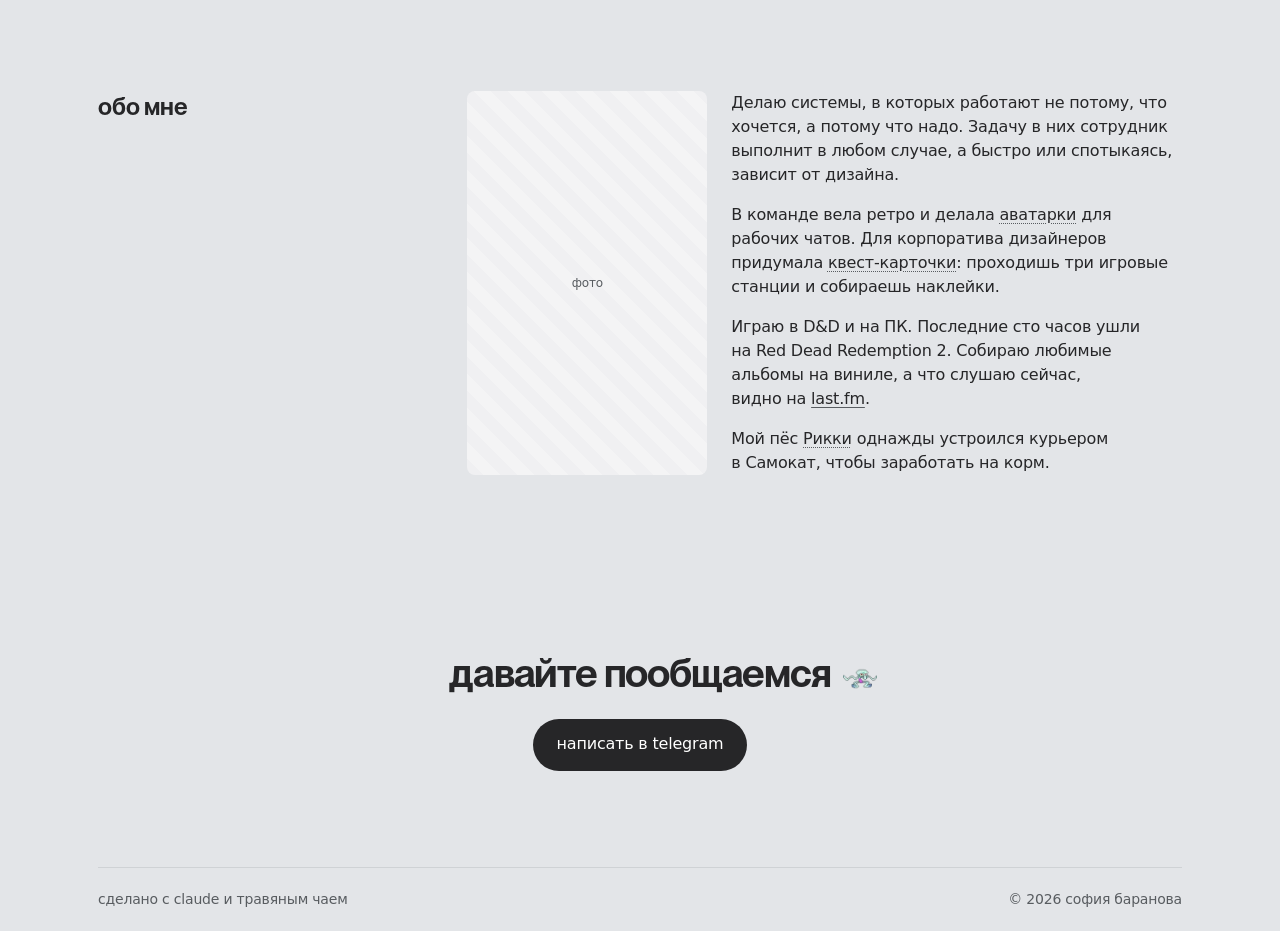
==== commit 8a6cc05b: "Превью: название сайта и заголовки без повторов" ====
--- a/index.html
+++ b/index.html
@@ -8,9 +8,10 @@
 
   <!-- превью ссылки в мессенджерах и соцсетях (Телеграм, ВК, HH): картинка 1200×630 лежит в images/og/ -->
   <meta property="og:type" content="website">
+  <meta property="og:site_name" content="София Баранова">
   <meta property="og:locale" content="ru_RU">
   <meta property="og:url" content="https://sofia-baranova.github.io/">
-  <meta property="og:title" content="София Баранова">
+  <meta property="og:title" content="Портфолио">
   <meta property="og:description" content="Продуктовый дизайнер внутренних B2B/B2E-инструментов: логистика, управление парком, инфраструктура доставки.">
   <meta property="og:image" content="https://sofia-baranova.github.io/images/og/og-main.jpg">
   <meta property="og:image:width" content="1200">
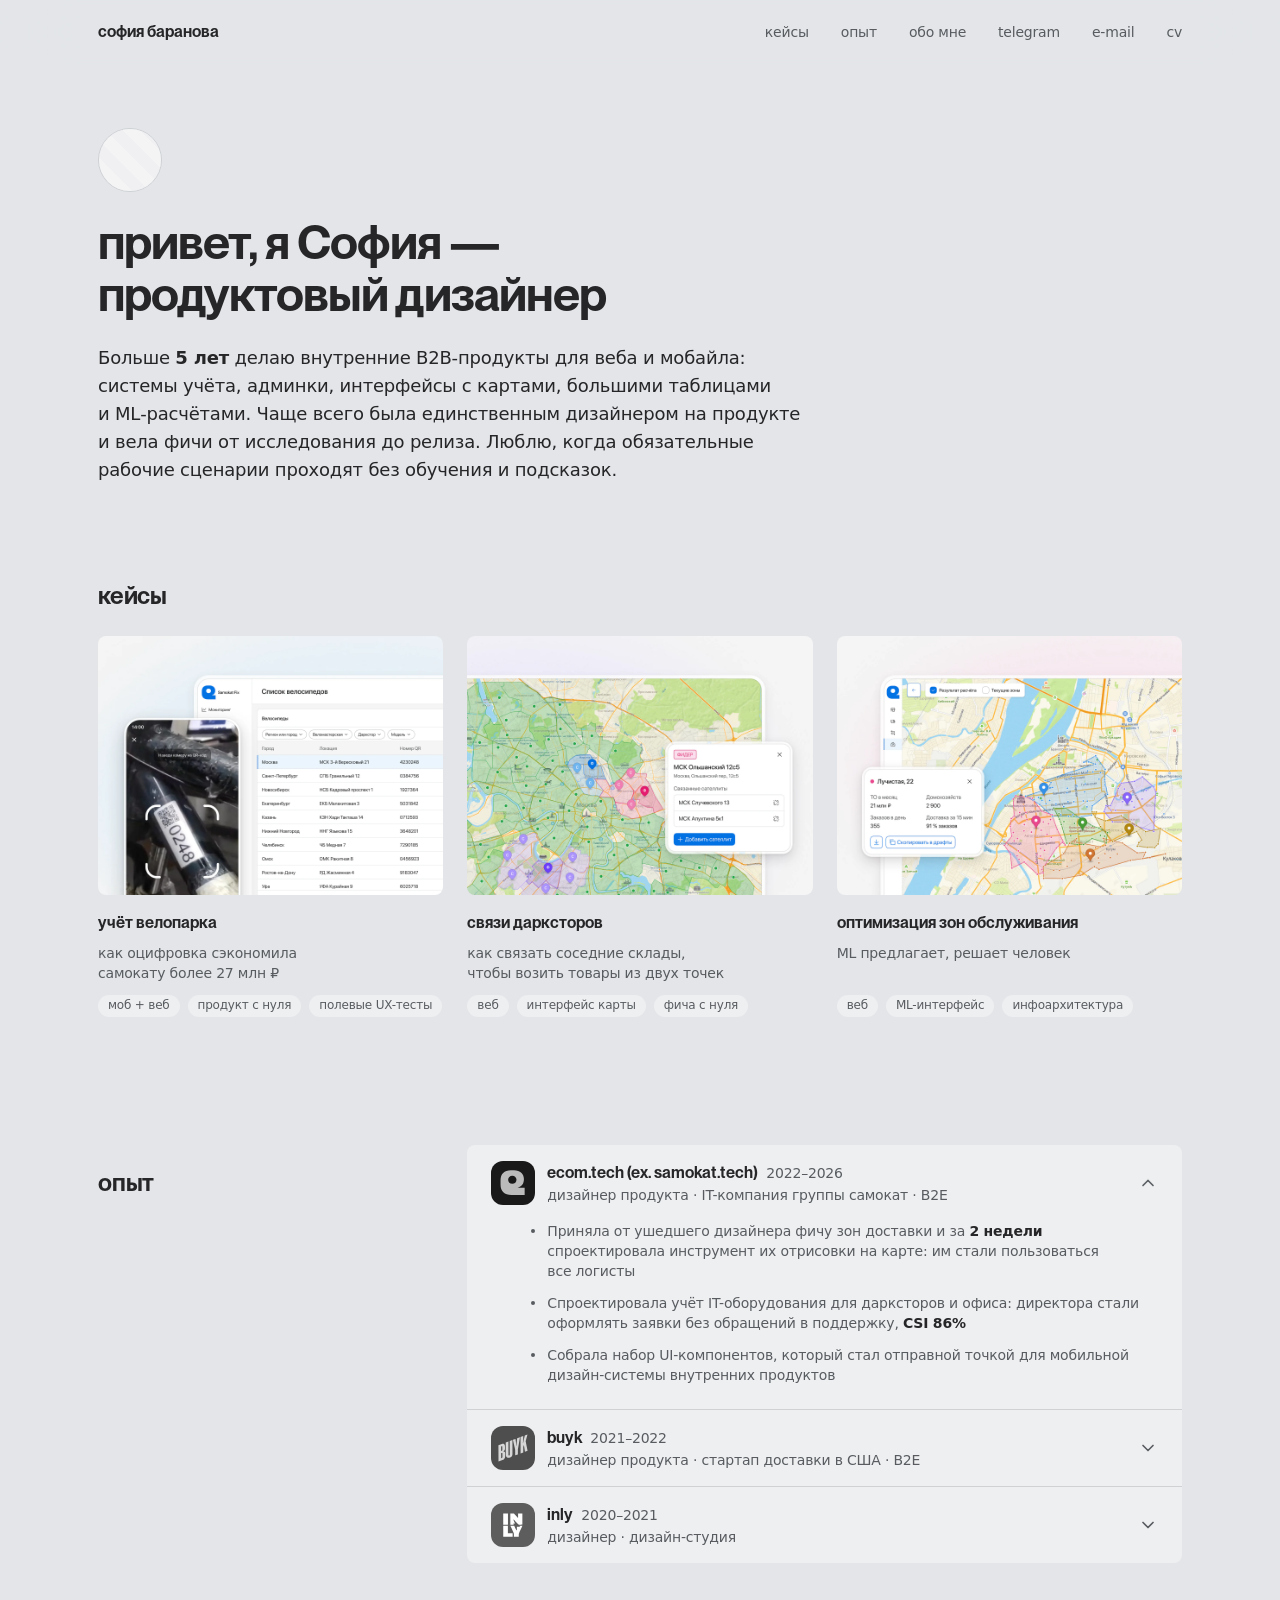
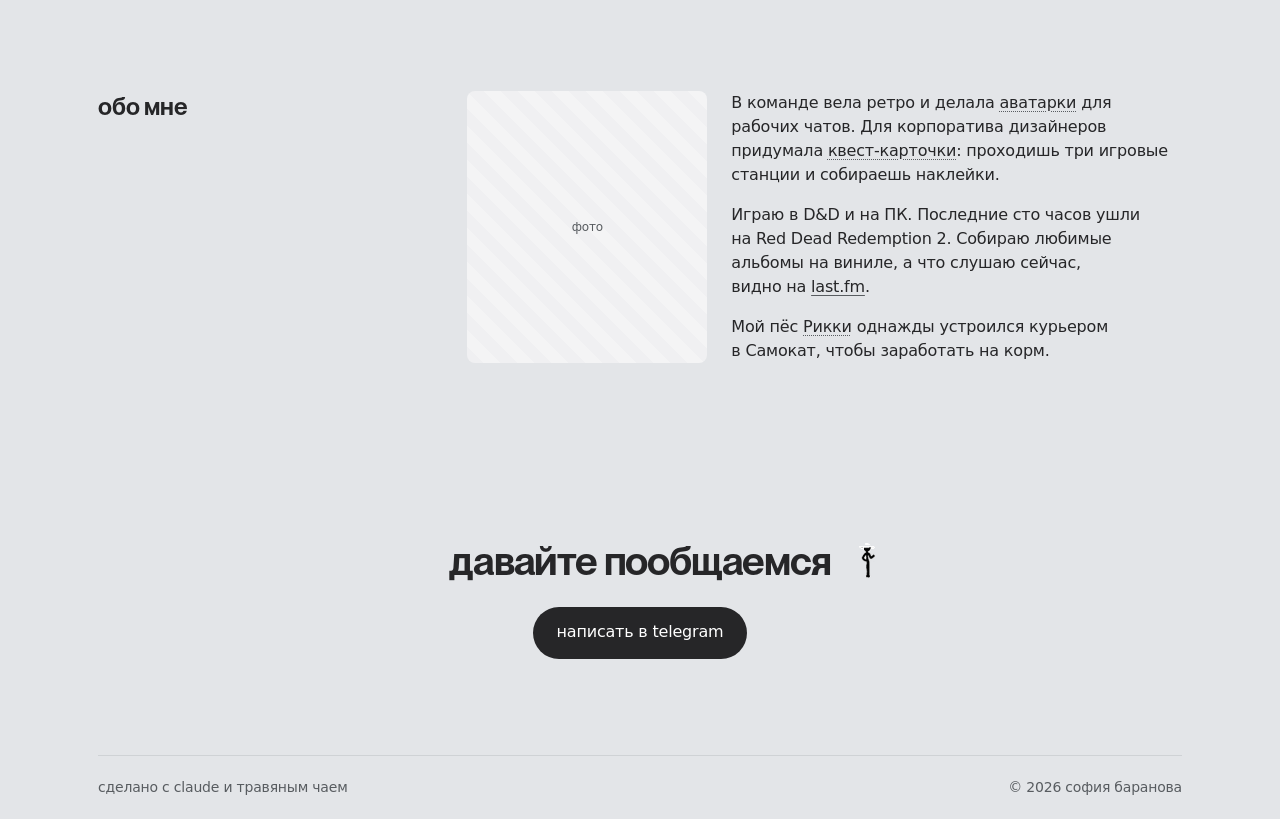
==== commit bf35f87a: "Новые адреса на скринах, обложки, правки по мобильной версии" ====
--- a/index.html
+++ b/index.html
@@ -154,7 +154,6 @@
           <div class="ph">фото</div>
         </div>
         <div class="about__text">
-          <p>Делаю системы, в&nbsp;которых работают не&nbsp;потому, что хочется, а&nbsp;потому что надо. Задачу в&nbsp;них сотрудник выполнит в&nbsp;любом случае, а&nbsp;быстро или спотыкаясь, зависит от&nbsp;дизайна.</p>
           <p>В&nbsp;команде вела ретро и&nbsp;делала <span class="hover-word" tabindex="0" data-pop="images/avatar-01.webp|images/avatar-02.webp|images/avatar-03.webp|images/avatar-04.webp|images/avatar-05.webp|images/avatar-06.webp|images/avatar-07.webp" data-pop-w="160">аватарки</span> для рабочих чатов. Для корпоратива дизайнеров придумала <span class="hover-word" tabindex="0" data-pop="images/quest-card-1.webp|images/quest-card-2.webp|images/quest-sticker-1.webp@120|images/quest-sticker-2.webp@120|images/quest-sticker-3.webp@120|images/quest-card-3.webp|images/quest-card-4.webp" data-pop-w="280">квест-карточки</span>: проходишь три игровые станции и&nbsp;собираешь наклейки.</p>
           <p>Играю в&nbsp;D&amp;D и&nbsp;на&nbsp;ПК. Последние сто часов ушли на&nbsp;Red Dead Redemption&nbsp;2. Собираю любимые альбомы на&nbsp;виниле, а&nbsp;что слушаю сейчас, видно на&nbsp;<a class="about__link" href="https://www.last.fm/user/damnedamnedamn" target="_blank" rel="noopener">last.fm</a>.</p>
           <p>Мой пёс <span class="hover-word" tabindex="0" data-pop="images/rikki.webp">Рикки</span> однажды устроился курьером в&nbsp;Самокат, чтобы заработать на&nbsp;корм.</p>
--- a/styles.css
+++ b/styles.css
@@ -113,7 +113,6 @@
 
 /* --------------------------- шапка --------------------------- */
 .header {
-  --glass-ext: 120px;
   position: fixed; top: 0; left: 0; right: 0;
   height: var(--header-h); z-index: 100;
   display: flex; align-items: center;
@@ -122,11 +121,8 @@
 /* стекло шапки — отдельный слой. Когда на телефоне открыто меню, этот же слой плавно вытягивается вниз под пункты:
    стекло одно, поэтому нет ни шва между шапкой и меню, ни мигания при открытии */
 .header::before {
-  content: ""; position: absolute; left: 0; right: 0; z-index: -1;
-  /* стекло продлено вверх за край экрана: во встроенном браузере Телеграма над шапкой есть полоса под его кнопками,
-     и без этого в ней виден текст страницы. Высота самой шапки не меняется */
-  top: calc(-1 * var(--glass-ext));
-  height: calc(var(--header-h) + var(--glass-ext));
+  content: ""; position: absolute; top: 0; left: 0; right: 0; z-index: -1;
+  height: var(--header-h);
   background: var(--glass-bg);
   -webkit-backdrop-filter: var(--glass-blur);
   backdrop-filter: var(--glass-blur);
@@ -273,7 +269,7 @@
 /* баннер шириной с текст кейса: та же сетка, что у разделов (240 + 64 + колонка текста), левая ячейка пустая */
 .case-banner-row { display: grid; grid-template-columns: 240px minmax(0, 1fr); gap: var(--s8); } /* от последнего абзаца «Результата» 48 — нижний отступ самого раздела */
 .case-banner { background: var(--stage); border-radius: var(--radius); padding: var(--s6); }
-.case-banner__title { font-family: var(--font-display); font-size: 2rem; font-weight: 600; line-height: 40px; letter-spacing: -0.02em; text-transform: lowercase; margin-bottom: var(--s3); text-wrap: balance; } /* как заголовок кейса в шапке */
+.case-banner__title { font-family: var(--font-display); font-size: 2rem; font-weight: 600; line-height: 40px; letter-spacing: -0.02em; text-transform: lowercase; margin-bottom: var(--s3); } /* как заголовок кейса в шапке */
 .case-banner__text { font-size: var(--fs-body); line-height: 24px; color: var(--text); max-width: 600px; margin-bottom: var(--s5); text-wrap: pretty; } /* как текст кейса */
 .case-banner__actions { display: flex; flex-wrap: wrap; gap: var(--s3); }
 .case-banner .contact__sticker { height: 1.15em; transform: translateY(0.125em); margin-left: var(--s3); } /* 12 px от последней буквы, как на главной */
@@ -704,8 +700,8 @@
   .split__col + .split__col { border-left: none; padding-left: 0; border-top: 1px solid var(--border); padding-top: var(--s5); }
   .contact__title { font-size: var(--fs-h1); line-height: 36px; } /* 28: заголовок с гифкой справа помещается в ширину телефона, страница не ездит вбок */
   .hero__title { font-size: 2.75rem; line-height: 48px; } /* на телефоне как раньше: 48 в узкую колонку не влезает красиво */
-  .case-banner__title { font-size: var(--fs-h1); line-height: 36px; } /* как заголовок кейса на узком экране */
-  .case-hero__title { font-size: var(--fs-h1); line-height: 36px; }
+  .case-banner__title { font-size: var(--fs-h1); line-height: 32px; } /* как заголовок кейса на узком экране */
+  .case-hero__title { font-size: var(--fs-h1); line-height: 32px; } /* 28/32: с 36 строки крупного заголовка в узкой колонке смотрелись разреженно */
 
   /* переписки и другие пары «текст + скрин» — картинка под текстом, крупнее, по центру; та же ширина у стопки фото мастерской, раз она тоже переносится вниз */
   .proof-row { flex-direction: column; }
@@ -753,7 +749,7 @@
   }
   .nav-mobile a { width: 100%; font-size: var(--fs-body); }
   .header:has(.nav-toggle[aria-expanded="true"])::before {
-    height: calc(var(--header-h) + var(--glass-ext) + var(--menu-h, 0px));
+    height: calc(var(--header-h) + var(--menu-h, 0px));
     border-bottom-color: var(--border); /* у открытого меню линия снизу остаётся: панель лежит поверх текста */
   }
 
@@ -794,6 +790,14 @@
 /* в ленте с табами видна только активная раскадровка */
 .wide-scroll__track[data-tab-panel]:not(.is-active) { display: none; }
 
+@media (max-width: 600px) {
+  /* на телефоне раскадровки смотрят прямо в ленте на странице: кнопки-лупы нет, по тапу лайтбокс не открывается (см. script.js) */
+  .wide-scroll .wide-scroll__expand { display: none; }
+  .wide-scroll__track { cursor: auto; }
+  /* табы над рамкой, а не поверх неё: в низкой ленте они закрывали заметный кусок левого верхнего угла */
+  .scenario-tabs { position: static; display: inline-flex; margin-bottom: var(--s2); }
+}
+
 #lightbox-lofi .lightbox__scroll img { background: var(--stage); }
 #lightbox-map-table .lightbox__scroll img { background: var(--stage); }
 #lightbox-linking-map .lightbox__scroll img { background: var(--stage); }
@@ -863,7 +867,9 @@
 
 /* таблица находок: «что заметили / что сделала», бейдж над решением */
 .tbl--findings td { width: 50%; vertical-align: top; }
-.tbl--findings td:first-child { padding-top: calc(var(--s3) + var(--s5)); } /* текст на одной линии с текстом под бейджем */
+/* в левой колонке над наблюдением — эмодзи 🫱 («вот») на месте бейджа: обе колонки начинаются с метки, текст в них на одной линии */
+.chip--mark { padding-left: 0; padding-right: 0; }
+.chip--mark img { display: inline-block; width: 20px; height: 20px; vertical-align: top; margin: -3px 0; } /* по высоте как бейдж: строку не раздвигает */
 .chip { display: inline-block; margin-bottom: var(--s1); padding: 2px var(--s2) 4px; border-radius: 999px; font-size: var(--fs-meta); line-height: 14px; } /* высота та же 20; строчные буквы шрифт рисует ниже середины строки, поэтому сверху отступ на 2 px меньше, чем снизу — текст встаёт по центру */
 .chip--done { background: #bfe6ca; color: #17703a; }
 .chip--keep { background: var(--surface); color: var(--ink-2); }
@@ -885,6 +891,12 @@
 .heatmap__dot { display: inline-flex; width: 20px; height: 20px; border-radius: 999px; align-items: center; justify-content: center; font-size: var(--fs-meta); line-height: 16px; font-weight: 600; }
 .heatmap__dot--ok { background: #bfe6ca; color: #17703a; }
 .heatmap__dot--no { background: #f6c6bc; color: #a82a14; }
+/* значок рисуется иконкой по центру кружка, а не символом шрифта: на iPhone символ ✕ выходил мелким и ниже центра.
+   Сам символ остаётся в разметке для скринридеров, но не виден */
+.heatmap__dot { font-size: 0; }
+.heatmap__dot::before { content: ""; width: 10px; height: 10px; background: currentColor; -webkit-mask: var(--hm-icon) center / contain no-repeat; mask: var(--hm-icon) center / contain no-repeat; }
+.heatmap__dot--ok { --hm-icon: url("data:image/svg+xml,%3Csvg xmlns='http://www.w3.org/2000/svg' viewBox='0 0 10 10'%3E%3Cpath d='M1.5 5.2 4 7.6 8.6 2.6' fill='none' stroke='%23000' stroke-width='1.6' stroke-linecap='round' stroke-linejoin='round'/%3E%3C/svg%3E"); }
+.heatmap__dot--no { --hm-icon: url("data:image/svg+xml,%3Csvg xmlns='http://www.w3.org/2000/svg' viewBox='0 0 10 10'%3E%3Cpath d='M2.4 2.4 7.6 7.6M7.6 2.4 2.4 7.6' fill='none' stroke='%23000' stroke-width='1.6' stroke-linecap='round'/%3E%3C/svg%3E"); }
 .name-short { display: none; }
 
 @media (max-width: 900px) {
@@ -901,7 +913,7 @@
   .heatmap td, .heatmap th { padding-left: var(--s1); padding-right: var(--s1); }
   .heatmap td.heatmap__l, .heatmap th:first-child { padding-left: var(--s2); }
   .heatmap td.heatmap__s, .heatmap th:last-child { display: none; }
-  .heatmap tr.is-hl td.heatmap__c:last-of-type { border-radius: 0 var(--radius-sm) var(--radius-sm) 0; }
+  .heatmap tr.is-hl td:nth-last-child(2) { border-radius: 0 var(--radius-sm) var(--radius-sm) 0; } /* на телефоне последняя колонка скрыта: скругляем последний видимый кружок-столбец, как левый край */
   .name-full { display: none; }
   .name-short { display: inline; }
 }
@@ -984,7 +996,12 @@
   font-size: var(--fs-sm); line-height: 20px; color: var(--ink-3); text-transform: lowercase; /* строчными, как имя в шапке */
 }
 .page:has(> .footer) { padding-bottom: 0; }
-@media (max-width: 600px) { .footer { height: auto; padding: var(--s4) 0; } } /* на телефоне две строки */
+@media (max-width: 600px) {
+  /* на телефоне шрифт подвала уменьшается вместе с шириной экрана, чтобы обе подписи влезли в одну строку
+     (на iPhone обычного размера и больше). На совсем узких экранах шрифт не мельче 11 px, и подписи переносятся на две строки */
+  .footer { height: auto; padding: var(--s4) 0; column-gap: var(--s3); font-size: clamp(11px, 2.95vw, var(--fs-meta)); line-height: 16px; }
+  .footer span { white-space: nowrap; }
+}
 
 
 /* ссылка last.fm и слова с картинкой: подчёркивание; у слов с картинкой пунктир — это не ссылка, а подсказка */
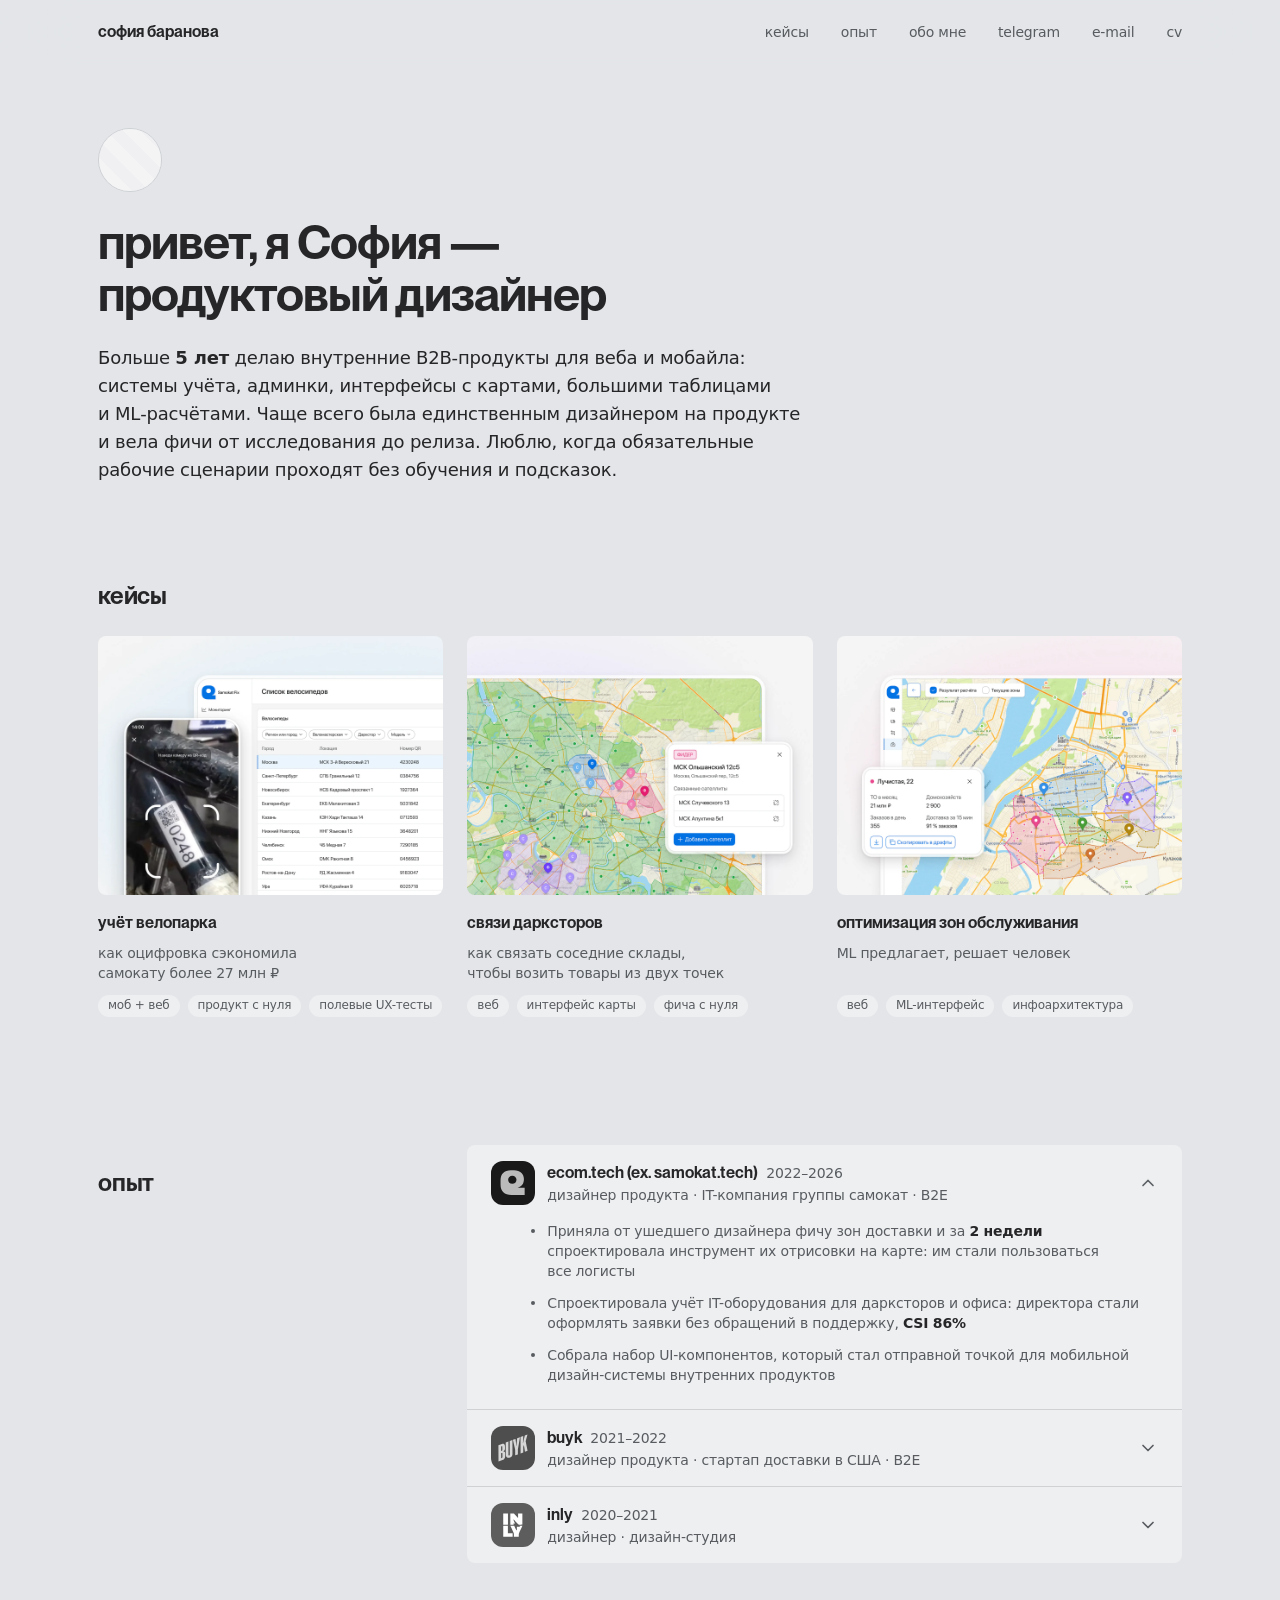
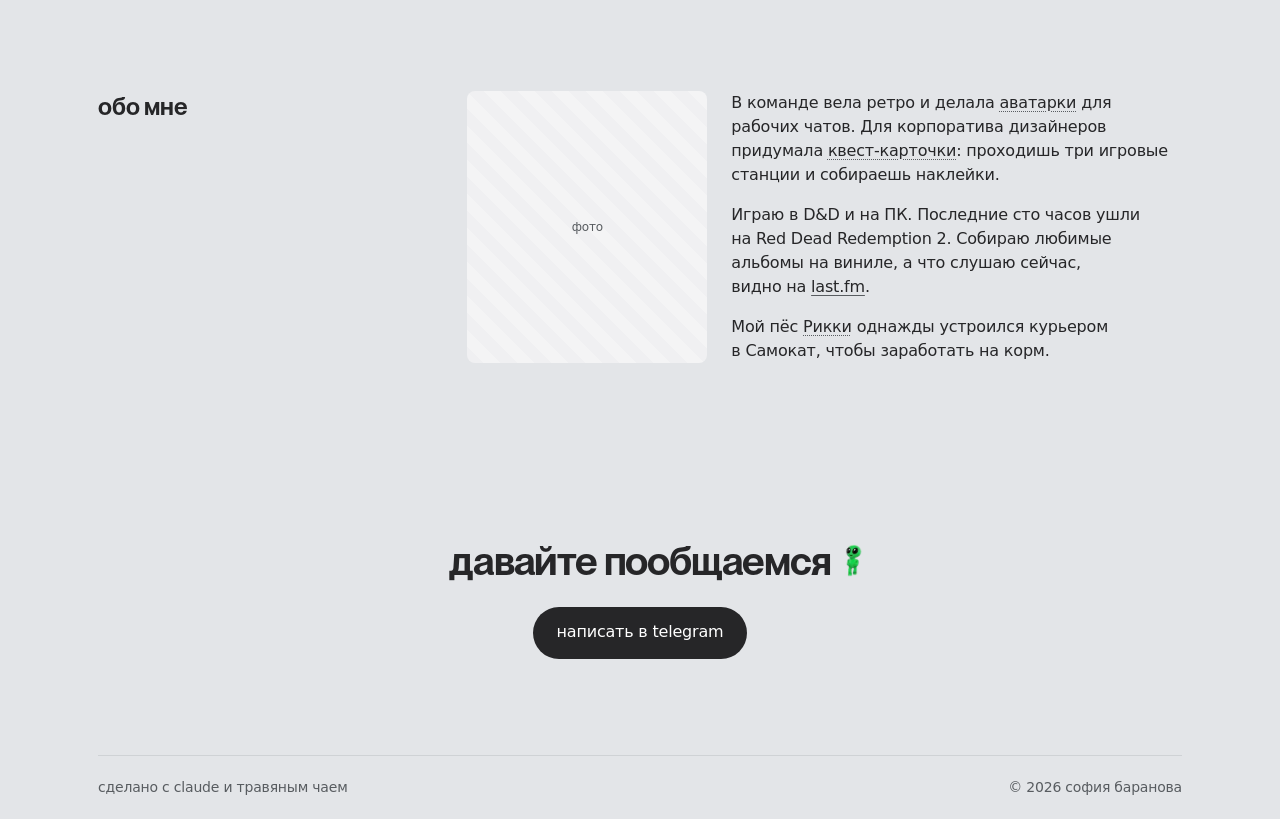
==== commit 3e3ea0ca: "Рука в находках без отступа, новые адреса обложек для Телеграма" ====
--- a/index.html
+++ b/index.html
@@ -13,7 +13,7 @@
   <meta property="og:url" content="https://sofia-baranova.github.io/">
   <meta property="og:title" content="Портфолио">
   <meta property="og:description" content="Продуктовый дизайнер внутренних B2B/B2E-инструментов: логистика, управление парком, инфраструктура доставки.">
-  <meta property="og:image" content="https://sofia-baranova.github.io/images/og/og-main.jpg">
+  <meta property="og:image" content="https://sofia-baranova.github.io/images/og/og-main.jpg?v=2">
   <meta property="og:image:width" content="1200">
   <meta property="og:image:height" content="630">
   <meta name="twitter:card" content="summary_large_image">
--- a/styles.css
+++ b/styles.css
@@ -868,7 +868,7 @@
 /* таблица находок: «что заметили / что сделала», бейдж над решением */
 .tbl--findings td { width: 50%; vertical-align: top; }
 /* в левой колонке над наблюдением — эмодзи 🫱 («вот») на месте бейджа: обе колонки начинаются с метки, текст в них на одной линии */
-.chip--mark { padding-left: 0; padding-right: 0; }
+.chip.chip--mark { padding-left: 0; padding-right: 0; } /* двойной класс: иначе боковые отступы обычного чипса (правило ниже) перебивают это */
 .chip--mark img { display: inline-block; width: 20px; height: 20px; vertical-align: top; margin: -3px 0; } /* по высоте как бейдж: строку не раздвигает */
 .chip { display: inline-block; margin-bottom: var(--s1); padding: 2px var(--s2) 4px; border-radius: 999px; font-size: var(--fs-meta); line-height: 14px; } /* высота та же 20; строчные буквы шрифт рисует ниже середины строки, поэтому сверху отступ на 2 px меньше, чем снизу — текст встаёт по центру */
 .chip--done { background: #bfe6ca; color: #17703a; }
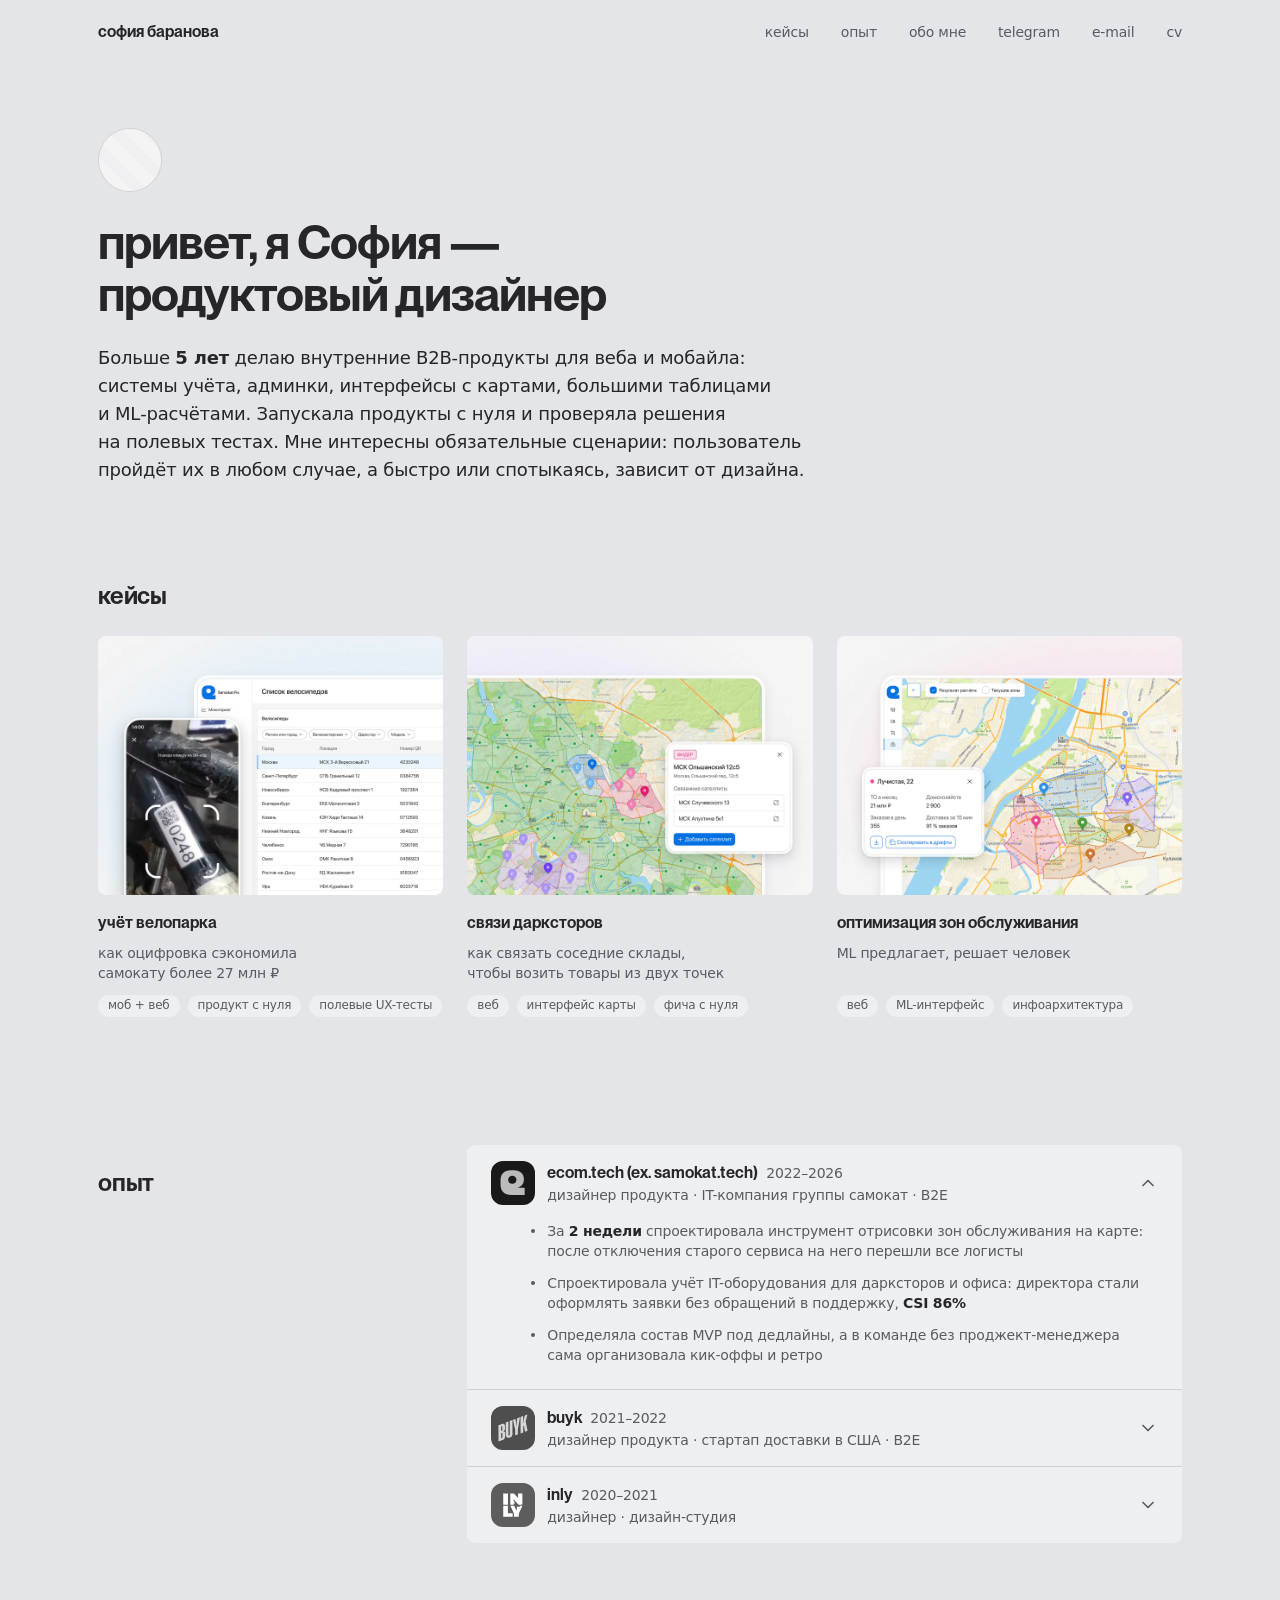
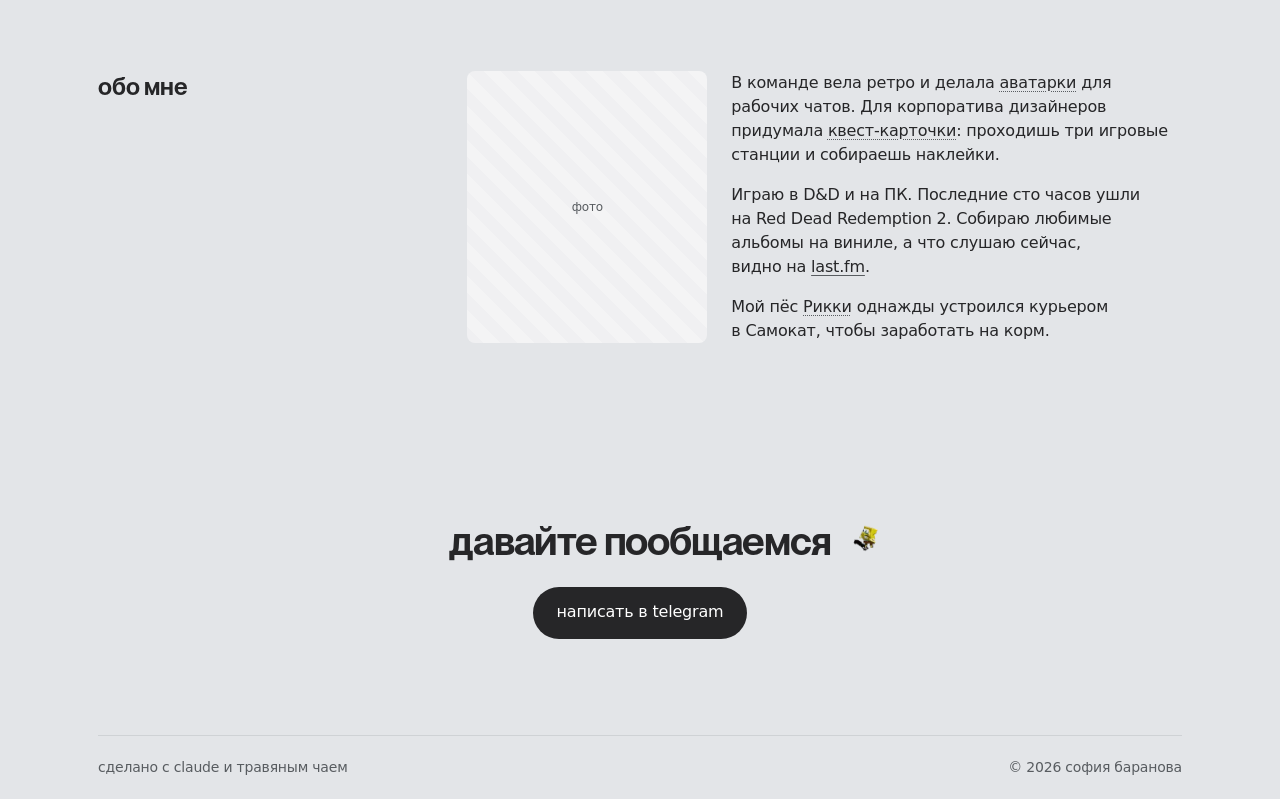
==== commit 64112f37: "лид и опыт под новое резюме" ====
--- a/index.html
+++ b/index.html
@@ -62,7 +62,7 @@
       </div>
       <h1 class="hero__title">Привет, я&nbsp;<span class="keep-case">София</span>&nbsp;—<br>продуктовый дизайнер</h1>
       <p class="hero__lead">
-        Больше <strong>5&nbsp;лет</strong> делаю внутренние B2B&#8209;продукты для веба и&nbsp;мобайла: системы учёта, админки, интерфейсы с&nbsp;картами, большими таблицами и&nbsp;ML&#8209;расчётами. Чаще всего была единственным дизайнером на&nbsp;продукте и&nbsp;вела фичи от&nbsp;исследования до&nbsp;релиза. Люблю, когда обязательные рабочие сценарии проходят без обучения и&nbsp;подсказок.
+        Больше <strong>5&nbsp;лет</strong> делаю внутренние B2B&#8209;продукты для веба и&nbsp;мобайла: системы учёта, админки, интерфейсы с&nbsp;картами, большими таблицами и&nbsp;ML&#8209;расчётами. Запускала продукты с&nbsp;нуля и&nbsp;проверяла решения на&nbsp;полевых тестах. Мне интересны обязательные сценарии: пользователь пройдёт их&nbsp;в&nbsp;любом случае, а&nbsp;быстро или спотыкаясь, зависит от&nbsp;дизайна.
       </p>
     </section>
 
@@ -109,9 +109,9 @@
             <svg class="exp-row__chev" width="20" height="20" viewBox="0 0 24 24" fill="none" stroke="currentColor" stroke-width="2" stroke-linecap="round" stroke-linejoin="round" aria-hidden="true"><polyline points="6 9 12 15 18 9"></polyline></svg>
           </summary>
           <ul class="bullets exp-item__bullets">
-            <li><span>Приняла от&nbsp;ушедшего дизайнера фичу зон доставки и&nbsp;за&nbsp;<b>2&nbsp;недели</b> спроектировала инструмент их&nbsp;отрисовки на&nbsp;карте: им&nbsp;стали пользоваться все логисты</span></li>
+            <li><span>За&nbsp;<b>2&nbsp;недели</b> спроектировала инструмент отрисовки зон обслуживания на&nbsp;карте: после отключения старого сервиса на&nbsp;него перешли все логисты</span></li>
             <li><span>Спроектировала учёт IT-оборудования для дарксторов и&nbsp;офиса: директора стали оформлять заявки без обращений в&nbsp;поддержку, <b>CSI&nbsp;86%</b></span></li>
-            <li><span>Собрала набор UI-компонентов, который стал отправной точкой для мобильной дизайн-системы внутренних продуктов</span></li>
+            <li><span>Определяла состав MVP под дедлайны, а&nbsp;в&nbsp;команде без проджект-менеджера сама организовала кик-оффы и&nbsp;ретро</span></li>
           </ul>
         </details>
         <details class="exp-row">
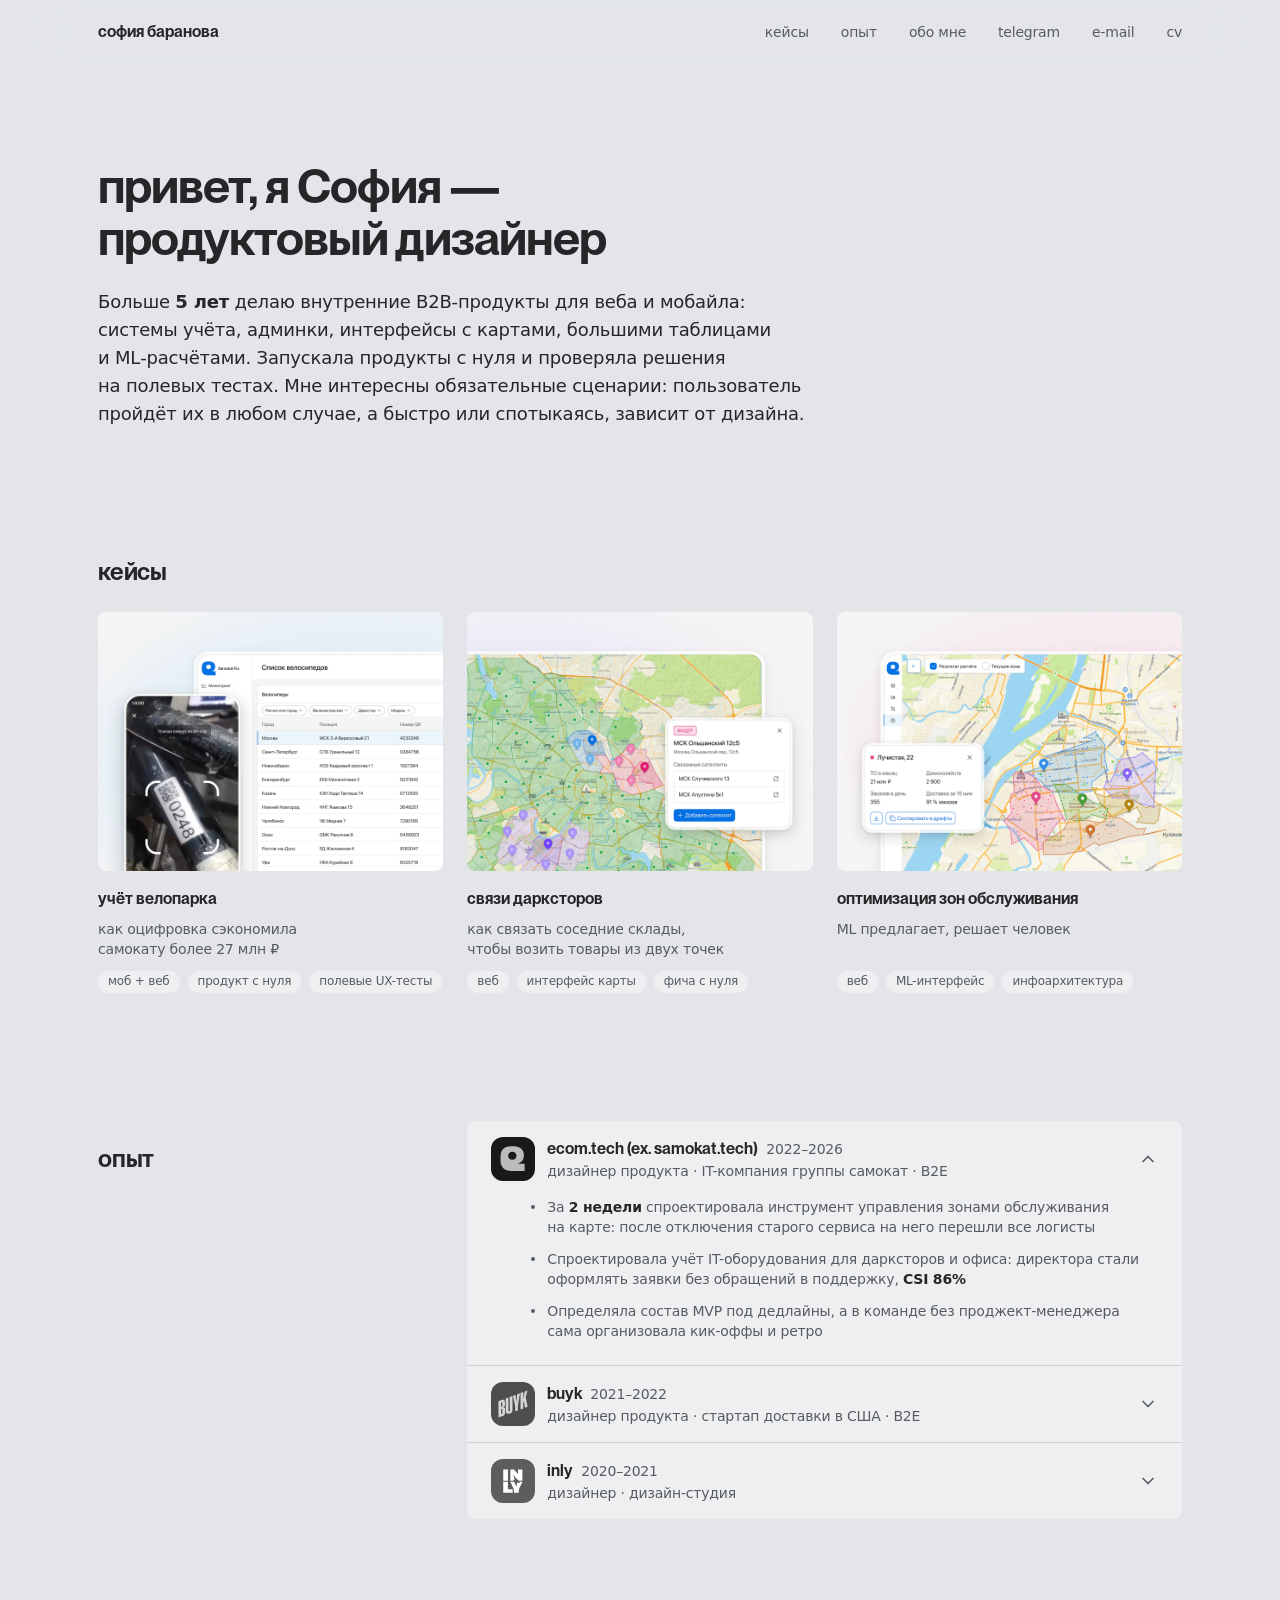
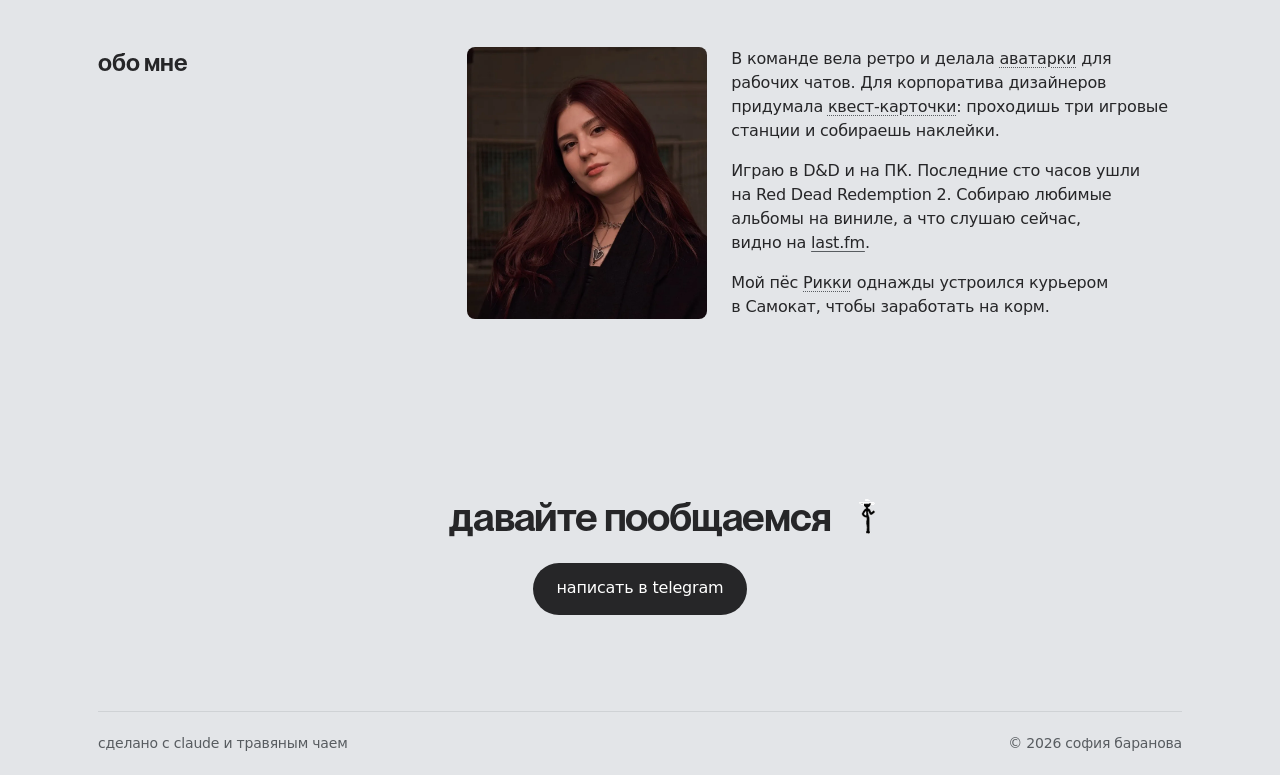
==== commit 1ba5b8ea: "правки после резюме, по комментам Андрея (текст), фото" ====
--- a/index.html
+++ b/index.html
@@ -56,10 +56,6 @@
 
     <!-- ГЕРОЙ -->
     <section class="hero hero--compact">
-      <div class="hero__avatar">
-        <!-- Заменить на <img src="images/photo-avatar.webp" alt="София Баранова"> -->
-        <div class="ph"></div>
-      </div>
       <h1 class="hero__title">Привет, я&nbsp;<span class="keep-case">София</span>&nbsp;—<br>продуктовый дизайнер</h1>
       <p class="hero__lead">
         Больше <strong>5&nbsp;лет</strong> делаю внутренние B2B&#8209;продукты для веба и&nbsp;мобайла: системы учёта, админки, интерфейсы с&nbsp;картами, большими таблицами и&nbsp;ML&#8209;расчётами. Запускала продукты с&nbsp;нуля и&nbsp;проверяла решения на&nbsp;полевых тестах. Мне интересны обязательные сценарии: пользователь пройдёт их&nbsp;в&nbsp;любом случае, а&nbsp;быстро или спотыкаясь, зависит от&nbsp;дизайна.
@@ -109,7 +105,7 @@
             <svg class="exp-row__chev" width="20" height="20" viewBox="0 0 24 24" fill="none" stroke="currentColor" stroke-width="2" stroke-linecap="round" stroke-linejoin="round" aria-hidden="true"><polyline points="6 9 12 15 18 9"></polyline></svg>
           </summary>
           <ul class="bullets exp-item__bullets">
-            <li><span>За&nbsp;<b>2&nbsp;недели</b> спроектировала инструмент отрисовки зон обслуживания на&nbsp;карте: после отключения старого сервиса на&nbsp;него перешли все логисты</span></li>
+            <li><span>За&nbsp;<b>2&nbsp;недели</b> спроектировала инструмент управления зонами обслуживания на&nbsp;карте: после отключения старого сервиса на&nbsp;него перешли все логисты</span></li>
             <li><span>Спроектировала учёт IT-оборудования для дарксторов и&nbsp;офиса: директора стали оформлять заявки без обращений в&nbsp;поддержку, <b>CSI&nbsp;86%</b></span></li>
             <li><span>Определяла состав MVP под дедлайны, а&nbsp;в&nbsp;команде без проджект-менеджера сама организовала кик-оффы и&nbsp;ретро</span></li>
           </ul>
@@ -150,8 +146,7 @@
       <h2>Обо мне</h2>
       <div class="about__body">
         <div class="about__photo">
-          <!-- Заменить на <img src="images/photo.webp" alt="София Баранова"> -->
-          <div class="ph">фото</div>
+          <img src="images/photo.webp" alt="София Баранова" width="960" height="960" loading="lazy">
         </div>
         <div class="about__text">
           <p>В&nbsp;команде вела ретро и&nbsp;делала <span class="hover-word" tabindex="0" data-pop="images/avatar-01.webp|images/avatar-02.webp|images/avatar-03.webp|images/avatar-04.webp|images/avatar-05.webp|images/avatar-06.webp|images/avatar-07.webp" data-pop-w="160">аватарки</span> для рабочих чатов. Для корпоратива дизайнеров придумала <span class="hover-word" tabindex="0" data-pop="images/quest-card-1.webp|images/quest-card-2.webp|images/quest-sticker-1.webp@120|images/quest-sticker-2.webp@120|images/quest-sticker-3.webp@120|images/quest-card-3.webp|images/quest-card-4.webp" data-pop-w="280">квест-карточки</span>: проходишь три игровые станции и&nbsp;собираешь наклейки.</p>
--- a/styles.css
+++ b/styles.css
@@ -974,19 +974,18 @@
 }
 
 /* ======================= ГЛАВНАЯ: первый экран, «обо мне», подвал, картинки за курсором (перенесено из превью 19.10) ======================= */
-/* герой без большого фото: аватарка, заголовок, лид в одну колонку; кейсы сразу под ним */
+/* герой без фото (12.11 убрали и аватарку — фото только в «обо мне»): заголовок и лид в одну колонку; кейсы сразу под ним */
 .hero--compact { display: block; min-height: 0; }
-.hero__avatar { width: 64px; height: 64px; border-radius: 50%; overflow: hidden; border: 1px solid var(--border); margin-bottom: var(--s5); }
-.hero__avatar img { width: 100%; height: 100%; object-fit: cover; }
 .hero--compact .hero__lead { max-width: calc((100% - 2 * var(--s5)) / 3 * 2 + var(--s5)); } /* ширина колонок 1–2 сетки кейсов: правый край лида совпадает с краем второй карточки */
-.hero--compact + .cases { margin-top: var(--s9); padding-top: 0; }
+.hero--compact { padding-top: var(--s6); } /* 12.11: без аватарки заголовок прилип к шапке — от шапки до заголовка 64 + 32 = 96 */
+.hero--compact + .cases { margin-top: calc(var(--s9) + var(--s6)); padding-top: 0; } /* 128 — как между остальными разделами главной (опыт, обо мне, контакты); сверху меньше, чем снизу: первый экран держится у начала страницы, а кейсы читаются отдельным разделом */
 
 /* обо мне — по сетке «Опыта» */
 .about { margin-top: calc(var(--s9) + var(--s6)); display: grid; grid-template-columns: repeat(3, minmax(0, 1fr)); column-gap: var(--s5); align-items: start; }
 .about > h2 { font-family: var(--font-display); font-size: var(--fs-h2); font-weight: 600; letter-spacing: -0.01em; line-height: 32px; text-transform: lowercase; }
 .about__body { grid-column: 2 / span 2; display: grid; grid-template-columns: 240px minmax(0, 1fr); gap: var(--s5); align-items: stretch; }
-.about__photo { border-radius: var(--radius); background: var(--surface); overflow: hidden; } /* высота = высоте текста рядом: фото и текст всегда кончаются на одной линии, фото кадрируется под рамку */
-.about__photo img { width: 100%; height: 100%; object-fit: cover; }
+.about__photo { position: relative; border-radius: var(--radius); background: var(--surface); overflow: hidden; } /* высота = высоте текста. Исходник — квадрат A: если рамка выше квадрата, по бокам срезается фон, а композиция по вертикали не меняется */
+.about__photo img { position: absolute; inset: 0; display: block; width: 100%; height: 100%; object-fit: cover; object-position: 48% 50%; } /* лицо по центру при любой высоте рамки */
 .about__text { display: flex; flex-direction: column; gap: var(--s4); }
 
 /* подвал: тонкая линия, как между компаниями в опыте; мелкий серый текст. Ссылки не дублируем — они в закреплённой шапке */
@@ -1032,5 +1031,64 @@
   .about > h2 { margin: 0 0 var(--s6); }
   .about__body { grid-column: 1; grid-template-columns: minmax(0, 1fr); }
   .about__photo { width: 100%; max-width: 480px; aspect-ratio: 1; } /* на телефоне — квадрат во всю ширину (на планшете не больше 480) */
+  .hero--compact { padding-top: 0; } /* на планшете и телефоне первый экран короче: отступы как были (64 от шапки, 96 до кейсов), иначе лид уезжает вниз */
+  .hero--compact + .cases { margin-top: var(--s9); }
   .hero--compact .hero__lead { max-width: 60ch; } /* на десктопе лид шириной в две карточки кейсов; на узком экране это давало колонку в 2/3 ширины — теперь во всю ширину (на планшете не длиннее ~60 знаков) */
 }
+
+
+/* ======================= ШАПКА НА ТЕЛЕФОНЕ: плавающие плашки (12.11) =======================
+   Сплошная стеклянная полоса во встроенном браузере Telegram выглядела глухой плашкой поверх текста.
+   Теперь у шапки нет фона: имя слева и кнопка меню справа — отдельные стеклянные плашки с тенью, между ними виден контент.
+   Включается там же, где гамбургер (600): так у шапки два состояния, а не три — между 500 и 600 телефонов нет */
+:root {
+  --pill-bg: rgba(238,239,241,0.72); /* цвет плашек-карточек (--surface) на 72%: текст под плашкой не мешает читать имя */
+  --pill-blur: saturate(160%) blur(20px);
+  --pill-shadow: 0 4px 16px rgba(38,38,40,0.10), 0 1px 2px rgba(38,38,40,0.06);
+}
+@media (max-width: 600px) {
+  .header { pointer-events: none; } /* пустое место между плашками не перехватывает нажатия по контенту под ним */
+  .header::before,
+  .header:has(.nav-toggle[aria-expanded="true"])::before { display: none; }
+  .header__inner { padding: 0 10px; } /* плашки 44 по центру шапки 64: 10 сверху и 10 от края экрана */
+  .brand, .nav-toggle { pointer-events: auto; }
+
+  .brand, .nav-toggle, .nav-mobile {
+    background: var(--pill-bg);
+    -webkit-backdrop-filter: var(--pill-blur);
+    backdrop-filter: var(--pill-blur);
+    border: none; /* без обводки: плашку от фона отделяет тень (12.11) */
+    box-shadow: var(--pill-shadow);
+  }
+  /* имя: 10 от края + 14 внутри = 24 — текст стоит ровно по левому краю контента.
+     Снизу 2 — поднимает текст на 1: у шрифта середина строчных букв на ~1,6 ниже середины строки, но 1,5 на глаз было уже высоко (12.11) */
+  .brand { display: flex; align-items: center; height: 44px; padding: 0 14px 2px; border-radius: 999px; }
+  .nav-toggle { width: 44px; height: 44px; margin: 0; padding: 0; border-radius: 50%; }
+
+  /* открытое меню — небольшая стеклянная карточка, прикреплённая к кнопке справа и «вырастающая» из неё (12.11).
+     На всю ширину короткие пункты жались к левому краю, далеко от кнопки, которой меню открыли */
+  .nav-mobile {
+    top: 62px; left: auto; right: 10px; /* 8 ниже плашек, правый край — по кнопке */
+    min-width: 200px;
+    padding: 6px; gap: 0;
+    align-items: stretch;
+    border-radius: 20px;
+    transform-origin: top right;
+    transform: translateY(-4px) scale(.96);
+  }
+  .nav-mobile.is-open { transform: none; }
+  /* каждый пункт — строка 44 во всю ширину карточки: удобно попадать пальцем */
+  .nav-mobile a {
+    position: relative;
+    display: block; padding: 10px 14px; line-height: 24px;
+    border-radius: 14px; /* 20 у карточки − 6 поле: скругления параллельны */
+    color: var(--ink);
+  }
+  .nav-mobile a:active { background: rgba(38,38,40,0.06); }
+  /* тонкая линия между разделами сайта (кейсы, опыт, обо мне) и контактами (telegram, e-mail, cv) */
+  .nav-mobile a:nth-child(4) { margin-top: 13px; }
+  .nav-mobile a:nth-child(4)::before {
+    content: ""; position: absolute; left: 14px; right: 14px; top: -7px;
+    height: 1px; background: rgba(38,38,40,0.10);
+  }
+}
